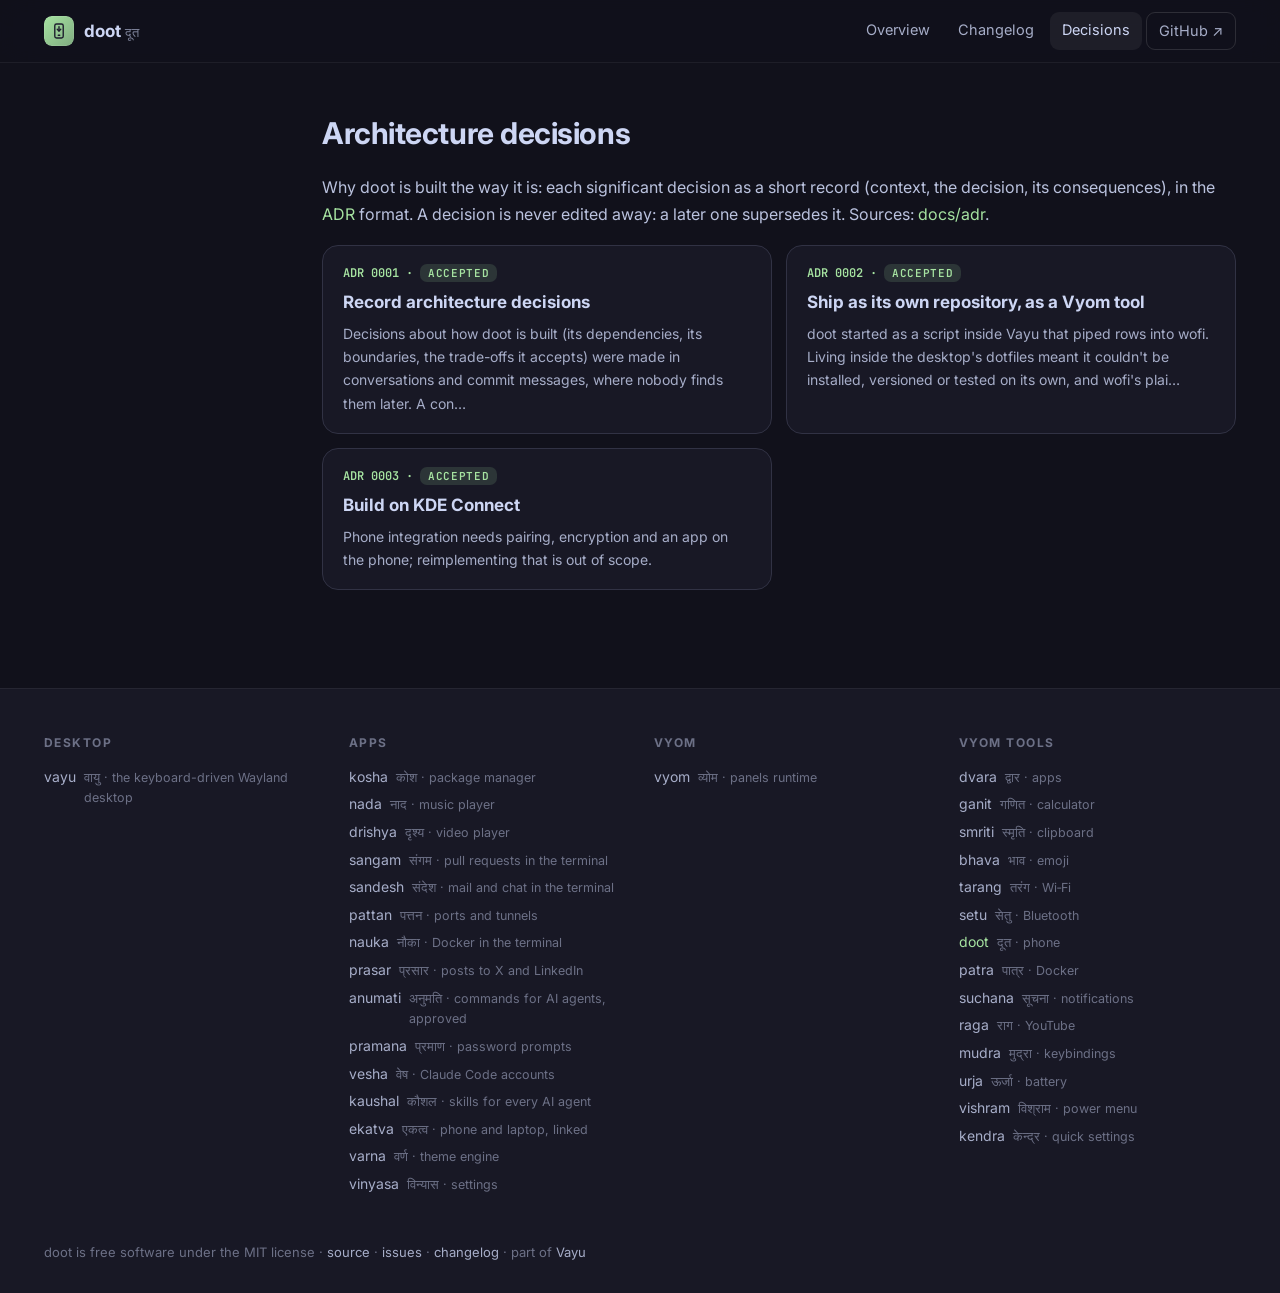
==== docs/adr/index.html @ f29300b0 "Site: add prasar and kaushal to the family Co-Authored-By: Claude Opus 5.5 <noreply@anthropic.com>" ====
<!doctype html>
<html lang="en">
<head>
<meta charset="utf-8">
<meta name="viewport" content="width=device-width, initial-scale=1">
<title>Decisions · doot</title>
<meta name="description" content="Your phone through KDE Connect: battery and signal at a glance, send files and the clipboard, ring, ping, browse, pair.">
<meta property="og:title" content="Decisions · doot">
<meta property="og:description" content="Your phone through KDE Connect: battery and signal at a glance, send files and the clipboard, ring, ping, browse, pair.">
<meta name="theme-color" content="#11111b">
<link rel="icon" href="../assets/logo.svg" type="image/svg+xml">
<link rel="preconnect" href="https://fonts.googleapis.com">
<link href="https://fonts.googleapis.com/css2?family=Inter:wght@400;500;600;700;800&family=JetBrains+Mono:wght@400;600&display=swap" rel="stylesheet">
<link rel="stylesheet" href="../assets/site.css">
<style>:root{--accent:#a6e3a1;--glow:#a6e3a133}</style>
</head>
<body>
<header class="top"><div class="in">
<a class="brand" href="../index.html"><img src="../assets/logo.svg" alt=""><span>doot <small>दूत</small></span></a>
<nav><a href="../index.html" class="">Overview</a><a href="../changelog.html" class="">Changelog</a><a href="../adr/index.html" class="on hide">Decisions</a><a class="gh" href="https://github.com/Theyashsawarkar/doot">GitHub ↗</a></nav></div></header>

<div class="wrap"><aside class="toc"></aside><article>
<h2>Architecture decisions</h2><p>Why doot is built the way it is: each significant decision as a short record (context, the decision, its consequences), in the <a href="https://cognitect.com/blog/2011/11/15/documenting-architecture-decisions">ADR</a> format. A decision is never edited away: a later one supersedes it. Sources: <a href="https://github.com/Theyashsawarkar/doot/tree/main/docs/adr">docs/adr</a>.</p><div class="cards"><a class="card" href="0001-record-architecture-decisions.html"><div class="n">ADR 0001 · <span class="status accepted">Accepted</span></div><h3>Record architecture decisions</h3><p>Decisions about how doot is built (its dependencies, its boundaries, the trade-offs it accepts) were made in conversations and commit messages, where nobody finds them later. A con…</p></a><a class="card" href="0002-own-repository-as-a-vyom-tool.html"><div class="n">ADR 0002 · <span class="status accepted">Accepted</span></div><h3>Ship as its own repository, as a Vyom tool</h3><p>doot started as a script inside Vayu that piped rows into wofi. Living inside the desktop&#x27;s dotfiles meant it couldn&#x27;t be installed, versioned or tested on its own, and wofi&#x27;s plai…</p></a><a class="card" href="0003-kde-connect.html"><div class="n">ADR 0003 · <span class="status accepted">Accepted</span></div><h3>Build on KDE Connect</h3><p>Phone integration needs pairing, encryption and an app on the phone; reimplementing that is out of scope.</p></a></div>
</article></div>
<footer><div class="in"><div><h4>Desktop</h4><a href="https://theyashsawarkar.github.io/vayu/" class="">vayu <span>वायु · the keyboard-driven Wayland desktop</span></a></div><div><h4>Apps</h4><a href="https://theyashsawarkar.github.io/kosha/" class="">kosha <span>कोश · package manager</span></a><a href="https://theyashsawarkar.github.io/nada/" class="">nada <span>नाद · music player</span></a><a href="https://theyashsawarkar.github.io/drishya/" class="">drishya <span>दृश्य · video player</span></a><a href="https://theyashsawarkar.github.io/sangam/" class="">sangam <span>संगम · pull requests in the terminal</span></a><a href="https://theyashsawarkar.github.io/sandesh/" class="">sandesh <span>संदेश · mail and chat in the terminal</span></a><a href="https://theyashsawarkar.github.io/pattan/" class="">pattan <span>पत्तन · ports and tunnels</span></a><a href="https://theyashsawarkar.github.io/nauka/" class="">nauka <span>नौका · Docker in the terminal</span></a><a href="https://theyashsawarkar.github.io/prasar/" class="">prasar <span>प्रसार · posts to X and LinkedIn</span></a><a href="https://theyashsawarkar.github.io/anumati/" class="">anumati <span>अनुमति · commands for AI agents, approved</span></a><a href="https://theyashsawarkar.github.io/pramana/" class="">pramana <span>प्रमाण · password prompts</span></a><a href="https://theyashsawarkar.github.io/vesha/" class="">vesha <span>वेष · Claude Code accounts</span></a><a href="https://theyashsawarkar.github.io/kaushal/" class="">kaushal <span>कौशल · skills for every AI agent</span></a><a href="https://theyashsawarkar.github.io/ekatva/" class="">ekatva <span>एकत्व · phone and laptop, linked</span></a><a href="https://theyashsawarkar.github.io/varna/" class="">varna <span>वर्ण · theme engine</span></a><a href="https://theyashsawarkar.github.io/vinyasa/" class="">vinyasa <span>विन्यास · settings</span></a></div><div><h4>Vyom</h4><a href="https://theyashsawarkar.github.io/vyom/" class="">vyom <span>व्योम · panels runtime</span></a></div><div><h4>Vyom tools</h4><a href="https://theyashsawarkar.github.io/dvara/" class="">dvara <span>द्वार · apps</span></a><a href="https://theyashsawarkar.github.io/ganit/" class="">ganit <span>गणित · calculator</span></a><a href="https://theyashsawarkar.github.io/smriti/" class="">smriti <span>स्मृति · clipboard</span></a><a href="https://theyashsawarkar.github.io/bhava/" class="">bhava <span>भाव · emoji</span></a><a href="https://theyashsawarkar.github.io/tarang/" class="">tarang <span>तरंग · Wi‑Fi</span></a><a href="https://theyashsawarkar.github.io/setu/" class="">setu <span>सेतु · Bluetooth</span></a><a href="https://theyashsawarkar.github.io/doot/" class="me">doot <span>दूत · phone</span></a><a href="https://theyashsawarkar.github.io/patra/" class="">patra <span>पात्र · Docker</span></a><a href="https://theyashsawarkar.github.io/suchana/" class="">suchana <span>सूचना · notifications</span></a><a href="https://theyashsawarkar.github.io/raga/" class="">raga <span>राग · YouTube</span></a><a href="https://theyashsawarkar.github.io/mudra/" class="">mudra <span>मुद्रा · keybindings</span></a><a href="https://theyashsawarkar.github.io/urja/" class="">urja <span>ऊर्जा · battery</span></a><a href="https://theyashsawarkar.github.io/vishram/" class="">vishram <span>विश्राम · power menu</span></a><a href="https://theyashsawarkar.github.io/kendra/" class="">kendra <span>केन्द्र · quick settings</span></a></div></div>
<div class="bottom">doot is free software under the MIT license · <a href="https://github.com/Theyashsawarkar/doot">source</a> · <a href="https://github.com/Theyashsawarkar/doot/issues">issues</a> · <a href="../changelog.html">changelog</a> · part of <a href="https://theyashsawarkar.github.io/vayu/">Vayu</a></div></footer>
<script>
document.querySelectorAll('pre.code').forEach(p=>{const b=document.createElement('button');b.className='copy';b.textContent='Copy';
b.onclick=()=>{navigator.clipboard.writeText(p.innerText.replace(/^Copy/,'')).then(()=>{b.textContent='Copied';setTimeout(()=>b.textContent='Copy',1200)})};p.appendChild(b)});
const links=[...document.querySelectorAll('.toc a')];if(links.length){const hs=links.map(a=>document.getElementById(a.hash.slice(1))).filter(Boolean);
const on=()=>{let cur=hs[0];for(const h of hs){if(h.getBoundingClientRect().top<120)cur=h}links.forEach(a=>a.classList.toggle('on',cur&&a.hash==='#'+cur.id))};
addEventListener('scroll',on,{passive:true});on()}
</script>
</body>
</html>
---- docs/assets/site.css ----
:root{--crust:#11111b;--mantle:#181825;--base:#1e1e2e;--s0:#313244;--s1:#45475a;--ov0:#6c7086;--ov1:#7f849c;
--sub0:#a6adc8;--sub1:#bac2de;--text:#cdd6f4;--mauve:#cba6f7;--green:#a6e3a1;--peach:#fab387;--red:#f38ba8;--blue:#89b4fa;
--ui:"Inter","Segoe UI",system-ui,sans-serif;--mono:"JetBrains Mono","JetBrainsMono Nerd Font",ui-monospace,monospace}
*{box-sizing:border-box}html{scroll-behavior:smooth;scroll-padding-top:76px}
body{margin:0;background:var(--crust);color:var(--text);font:16px/1.65 var(--ui);-webkit-font-smoothing:antialiased}
a{color:var(--accent);text-decoration:none}a:hover{text-decoration:underline}
code{font:.86em var(--mono);background:rgba(255,255,255,.06);border:1px solid rgba(255,255,255,.07);padding:.12em .4em;border-radius:6px;color:var(--sub1)}
img{max-width:100%;height:auto}
/* nav */
.top{position:sticky;top:0;z-index:20;backdrop-filter:blur(18px) saturate(1.4);-webkit-backdrop-filter:blur(18px) saturate(1.4);
background:rgba(17,17,27,.72);border-bottom:1px solid rgba(255,255,255,.06)}
.top .in{max-width:1240px;margin:0 auto;padding:12px 24px;display:flex;align-items:center;gap:22px}
.brand{display:flex;align-items:center;gap:10px;font-weight:700;font-size:17px;color:var(--text)}
.brand img{width:30px;height:30px;border-radius:8px}.brand small{font-weight:500;color:var(--ov1);font-size:13px}
.top nav{display:flex;gap:4px;margin-left:auto;flex-wrap:wrap}
.top nav a{color:var(--sub0);padding:6px 12px;border-radius:9px;font-size:14.5px}
.top nav a:hover,.top nav a.on{background:rgba(255,255,255,.06);color:var(--text);text-decoration:none}
.top nav a.gh{border:1px solid rgba(255,255,255,.12)}
/* hero */
.hero{position:relative;overflow:hidden;border-bottom:1px solid rgba(255,255,255,.05)}
.hero:before{content:"";position:absolute;inset:-40% -10% auto;height:640px;
background:radial-gradient(600px 300px at 20% 30%,var(--glow),transparent 70%),radial-gradient(500px 300px at 85% 10%,rgba(137,180,250,.18),transparent 70%);pointer-events:none}
.hero .in{position:relative;max-width:1240px;margin:0 auto;padding:72px 24px 56px;display:grid;grid-template-columns:minmax(0,1fr) auto;gap:40px;align-items:center}
.eyebrow{font:600 13px var(--mono);letter-spacing:.14em;text-transform:uppercase;color:var(--accent)}
.hero h1{font-size:clamp(40px,6vw,64px);line-height:1.04;margin:12px 0 6px;letter-spacing:-.03em}
.hero .sa{font-size:22px;color:var(--accent);margin-bottom:18px}.hero .sa span{color:var(--ov1)}
.hero p.lead{font-size:19px;color:var(--sub0);max-width:720px;margin:0 0 26px}
.cta{display:flex;gap:10px;flex-wrap:wrap}
.btn{display:inline-flex;align-items:center;gap:8px;padding:11px 18px;border-radius:12px;font-weight:600;font-size:15px;border:1px solid rgba(255,255,255,.12);color:var(--text);background:rgba(255,255,255,.04)}
.btn:hover{text-decoration:none;background:rgba(255,255,255,.08)}
.btn.primary{background:var(--accent);color:var(--crust);border-color:transparent}.btn.primary:hover{filter:brightness(1.06)}
.hero .logo{width:180px;height:180px;filter:drop-shadow(0 24px 48px var(--glow))}
.meta{display:flex;gap:18px;flex-wrap:wrap;margin-top:22px;color:var(--ov1);font-size:14px}.meta b{color:var(--sub1);font-weight:600}
/* layout */
.wrap{max-width:1240px;margin:0 auto;padding:40px 24px 80px;display:grid;grid-template-columns:230px minmax(0,1fr);gap:48px}
.toc{position:sticky;top:84px;align-self:start;max-height:calc(100vh - 100px);overflow:auto;font-size:14px;padding-right:6px}
.toc b{display:block;font-size:11.5px;letter-spacing:.12em;text-transform:uppercase;color:var(--ov0);margin:0 0 10px}
.toc a{display:block;color:var(--sub0);padding:4px 10px;border-left:2px solid var(--s0)}
.toc a.l3{padding-left:22px;font-size:13px;color:var(--ov1)}
.toc a:hover,.toc a.on{color:var(--text);border-left-color:var(--accent);text-decoration:none}
article{min-width:0}
article h2{font-size:30px;letter-spacing:-.015em;margin:56px 0 14px;padding-top:6px}
article h2:first-child{margin-top:0}
article h3{font-size:20px;margin:34px 0 10px}article h4{font-size:16px;margin:24px 0 8px;color:var(--sub1)}
article p,article li{color:var(--sub1)}
article .anchor{opacity:0;margin-left:-22px;width:22px;display:inline-block;color:var(--ov0)}
article h2:hover .anchor,article h3:hover .anchor{opacity:1;text-decoration:none}
article ul,article ol{padding-left:22px}article li{margin:5px 0}
article img{border-radius:14px;border:1px solid rgba(255,255,255,.07)}
article p[align=center]{text-align:center}article p[align=center] img{margin:6px 0}
article blockquote{margin:22px 0;padding:14px 20px;border-left:3px solid var(--accent);background:rgba(255,255,255,.03);border-radius:0 12px 12px 0}
article blockquote p{margin:0;color:var(--sub0);font-style:italic}
pre.code{position:relative;background:var(--mantle);border:1px solid var(--s0);border-radius:14px;padding:16px 18px;overflow:auto;font:13.5px/1.6 var(--mono);color:var(--sub1)}
pre.code code{background:none;border:0;padding:0;font-size:inherit;color:inherit}
pre.code .copy{position:absolute;top:8px;right:8px;font:600 11px var(--ui);padding:4px 9px;border-radius:7px;border:1px solid var(--s1);background:var(--base);color:var(--sub0);cursor:pointer;opacity:0;transition:.15s}
pre.code:hover .copy{opacity:1}
.table{overflow:auto;margin:16px 0;border:1px solid var(--s0);border-radius:14px}
table{border-collapse:collapse;width:100%;font-size:14.5px}
th{text-align:left;background:var(--mantle);color:var(--sub1);font-weight:600;padding:10px 14px;border-bottom:1px solid var(--s0)}
td{padding:9px 14px;border-bottom:1px solid rgba(49,50,68,.6);color:var(--sub1);vertical-align:top}tr:last-child td{border-bottom:0}
td code{white-space:nowrap}
/* changelog */
.release{position:relative;padding:0 0 8px 28px;border-left:2px solid var(--s0);margin-left:6px}
.release:before{content:"";position:absolute;left:-7px;top:10px;width:12px;height:12px;border-radius:50%;background:var(--accent);box-shadow:0 0 0 4px var(--crust)}
.release h2{margin-top:0;font-size:24px}.release h2 .date{font:500 14px var(--mono);color:var(--ov1);margin-left:10px}
.release .tag{font:600 12px var(--mono);padding:2px 8px;border-radius:7px;background:rgba(255,255,255,.06);color:var(--accent);margin-left:8px;vertical-align:3px}
/* adr */
.cards{display:grid;grid-template-columns:repeat(auto-fill,minmax(300px,1fr));gap:14px;margin:18px 0}
.card{display:block;background:var(--mantle);border:1px solid var(--s0);border-radius:16px;padding:18px 20px;color:var(--text)}
.card:hover{border-color:var(--accent);text-decoration:none;transform:translateY(-1px)}
.card .n{font:600 12px var(--mono);color:var(--accent)}.card h3{margin:6px 0 6px;font-size:17px}.card p{margin:0;color:var(--sub0);font-size:14px}
.status{display:inline-block;font:600 11px var(--mono);padding:2px 8px;border-radius:7px;background:rgba(166,227,161,.14);color:var(--green);text-transform:uppercase;letter-spacing:.06em}
.status.superseded,.status.deprecated{background:rgba(250,179,135,.14);color:var(--peach)}.status.proposed{background:rgba(137,180,250,.14);color:var(--blue)}
/* footer */
footer{border-top:1px solid rgba(255,255,255,.06);background:var(--mantle)}
footer .in{max-width:1240px;margin:0 auto;padding:44px 24px;display:grid;grid-template-columns:repeat(auto-fit,minmax(200px,1fr));gap:28px}
footer h4{margin:0 0 10px;font-size:12px;letter-spacing:.12em;text-transform:uppercase;color:var(--ov0)}
footer a{display:flex;gap:8px;align-items:baseline;color:var(--sub0);font-size:14px;padding:2px 0}footer a span{color:var(--ov0);font-size:12.5px}
footer a.me{color:var(--accent)}
footer .bottom{max-width:1240px;margin:0 auto;padding:0 24px 30px;color:var(--ov0);font-size:13px}
footer .bottom a{display:inline;padding:0;font-size:13px}
@media(max-width:900px){.wrap{grid-template-columns:1fr}.toc{display:none}.hero .in{grid-template-columns:1fr}.hero .logo{width:110px;height:110px;order:-1}
.top nav a:not(.gh){padding:6px 8px}}
@media(max-width:560px){.top nav a.hide{display:none}.hero .in{padding:44px 16px 36px}.wrap{padding:28px 16px 60px}}
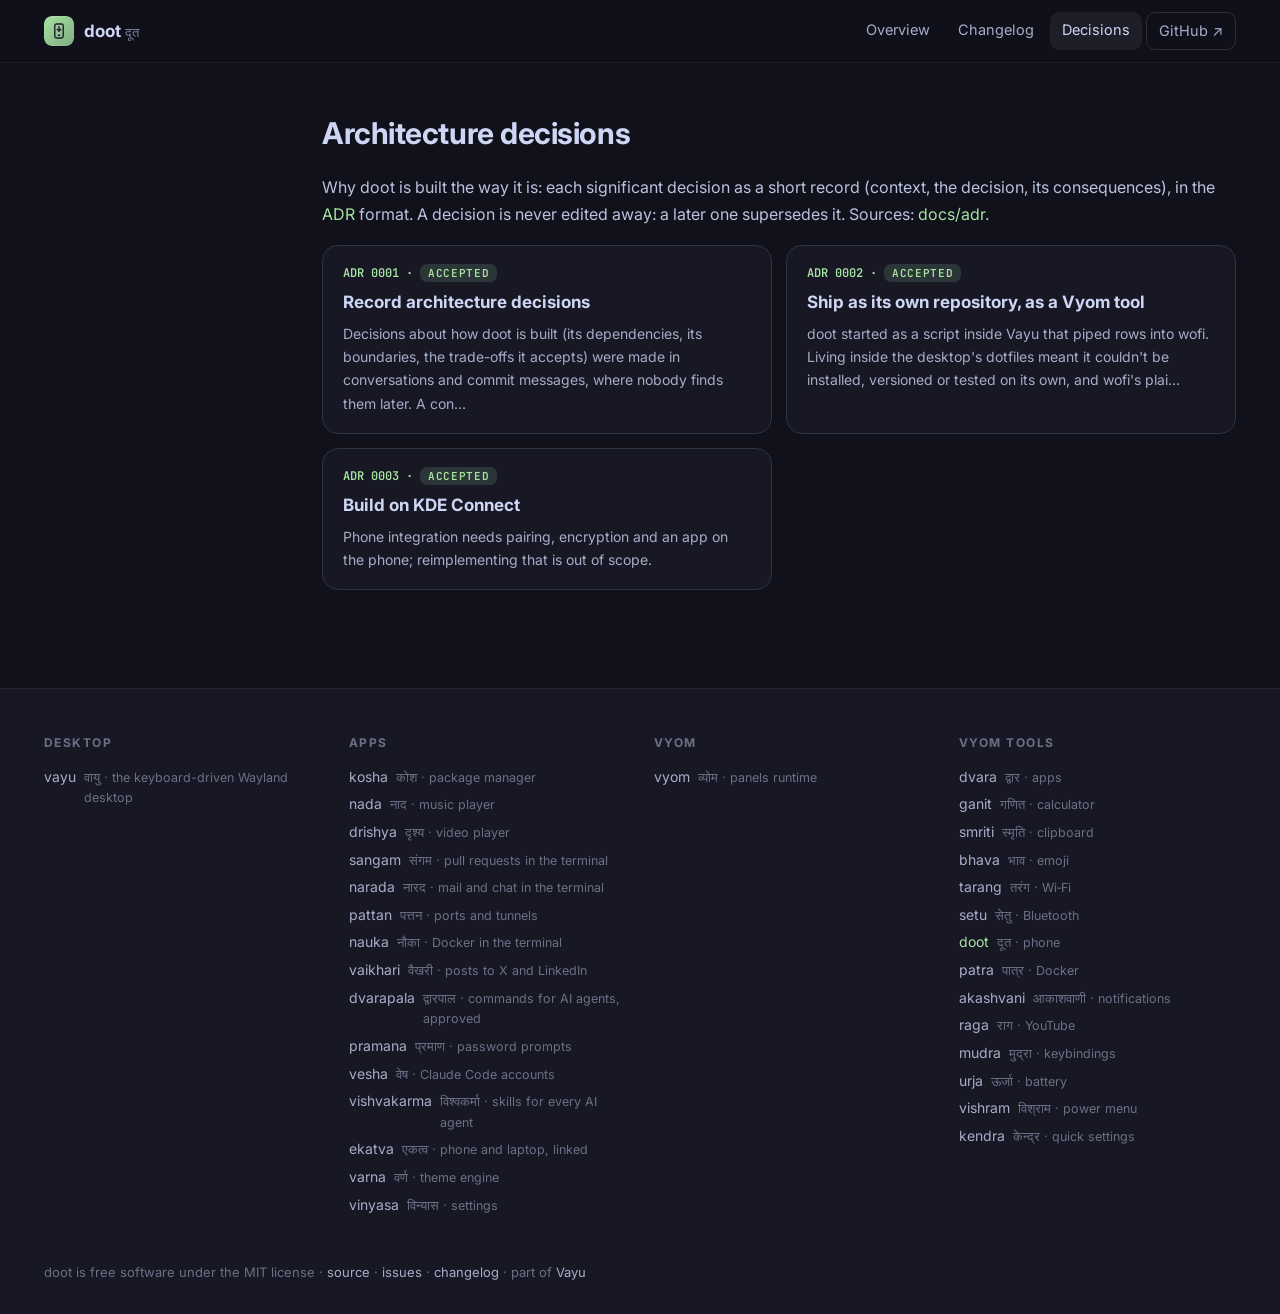
==== commit 9d8b6354: "New names for five tools: akashvani, vishvakarma, dvarapala, narada, vaikhari suchana is akashvani, " ====
--- a/docs/adr/index.html
+++ b/docs/adr/index.html
@@ -22,7 +22,7 @@
 <div class="wrap"><aside class="toc"></aside><article>
 <h2>Architecture decisions</h2><p>Why doot is built the way it is: each significant decision as a short record (context, the decision, its consequences), in the <a href="https://cognitect.com/blog/2011/11/15/documenting-architecture-decisions">ADR</a> format. A decision is never edited away: a later one supersedes it. Sources: <a href="https://github.com/Theyashsawarkar/doot/tree/main/docs/adr">docs/adr</a>.</p><div class="cards"><a class="card" href="0001-record-architecture-decisions.html"><div class="n">ADR 0001 · <span class="status accepted">Accepted</span></div><h3>Record architecture decisions</h3><p>Decisions about how doot is built (its dependencies, its boundaries, the trade-offs it accepts) were made in conversations and commit messages, where nobody finds them later. A con…</p></a><a class="card" href="0002-own-repository-as-a-vyom-tool.html"><div class="n">ADR 0002 · <span class="status accepted">Accepted</span></div><h3>Ship as its own repository, as a Vyom tool</h3><p>doot started as a script inside Vayu that piped rows into wofi. Living inside the desktop&#x27;s dotfiles meant it couldn&#x27;t be installed, versioned or tested on its own, and wofi&#x27;s plai…</p></a><a class="card" href="0003-kde-connect.html"><div class="n">ADR 0003 · <span class="status accepted">Accepted</span></div><h3>Build on KDE Connect</h3><p>Phone integration needs pairing, encryption and an app on the phone; reimplementing that is out of scope.</p></a></div>
 </article></div>
-<footer><div class="in"><div><h4>Desktop</h4><a href="https://theyashsawarkar.github.io/vayu/" class="">vayu <span>वायु · the keyboard-driven Wayland desktop</span></a></div><div><h4>Apps</h4><a href="https://theyashsawarkar.github.io/kosha/" class="">kosha <span>कोश · package manager</span></a><a href="https://theyashsawarkar.github.io/nada/" class="">nada <span>नाद · music player</span></a><a href="https://theyashsawarkar.github.io/drishya/" class="">drishya <span>दृश्य · video player</span></a><a href="https://theyashsawarkar.github.io/sangam/" class="">sangam <span>संगम · pull requests in the terminal</span></a><a href="https://theyashsawarkar.github.io/sandesh/" class="">sandesh <span>संदेश · mail and chat in the terminal</span></a><a href="https://theyashsawarkar.github.io/pattan/" class="">pattan <span>पत्तन · ports and tunnels</span></a><a href="https://theyashsawarkar.github.io/nauka/" class="">nauka <span>नौका · Docker in the terminal</span></a><a href="https://theyashsawarkar.github.io/prasar/" class="">prasar <span>प्रसार · posts to X and LinkedIn</span></a><a href="https://theyashsawarkar.github.io/anumati/" class="">anumati <span>अनुमति · commands for AI agents, approved</span></a><a href="https://theyashsawarkar.github.io/pramana/" class="">pramana <span>प्रमाण · password prompts</span></a><a href="https://theyashsawarkar.github.io/vesha/" class="">vesha <span>वेष · Claude Code accounts</span></a><a href="https://theyashsawarkar.github.io/kaushal/" class="">kaushal <span>कौशल · skills for every AI agent</span></a><a href="https://theyashsawarkar.github.io/ekatva/" class="">ekatva <span>एकत्व · phone and laptop, linked</span></a><a href="https://theyashsawarkar.github.io/varna/" class="">varna <span>वर्ण · theme engine</span></a><a href="https://theyashsawarkar.github.io/vinyasa/" class="">vinyasa <span>विन्यास · settings</span></a></div><div><h4>Vyom</h4><a href="https://theyashsawarkar.github.io/vyom/" class="">vyom <span>व्योम · panels runtime</span></a></div><div><h4>Vyom tools</h4><a href="https://theyashsawarkar.github.io/dvara/" class="">dvara <span>द्वार · apps</span></a><a href="https://theyashsawarkar.github.io/ganit/" class="">ganit <span>गणित · calculator</span></a><a href="https://theyashsawarkar.github.io/smriti/" class="">smriti <span>स्मृति · clipboard</span></a><a href="https://theyashsawarkar.github.io/bhava/" class="">bhava <span>भाव · emoji</span></a><a href="https://theyashsawarkar.github.io/tarang/" class="">tarang <span>तरंग · Wi‑Fi</span></a><a href="https://theyashsawarkar.github.io/setu/" class="">setu <span>सेतु · Bluetooth</span></a><a href="https://theyashsawarkar.github.io/doot/" class="me">doot <span>दूत · phone</span></a><a href="https://theyashsawarkar.github.io/patra/" class="">patra <span>पात्र · Docker</span></a><a href="https://theyashsawarkar.github.io/suchana/" class="">suchana <span>सूचना · notifications</span></a><a href="https://theyashsawarkar.github.io/raga/" class="">raga <span>राग · YouTube</span></a><a href="https://theyashsawarkar.github.io/mudra/" class="">mudra <span>मुद्रा · keybindings</span></a><a href="https://theyashsawarkar.github.io/urja/" class="">urja <span>ऊर्जा · battery</span></a><a href="https://theyashsawarkar.github.io/vishram/" class="">vishram <span>विश्राम · power menu</span></a><a href="https://theyashsawarkar.github.io/kendra/" class="">kendra <span>केन्द्र · quick settings</span></a></div></div>
+<footer><div class="in"><div><h4>Desktop</h4><a href="https://theyashsawarkar.github.io/vayu/" class="">vayu <span>वायु · the keyboard-driven Wayland desktop</span></a></div><div><h4>Apps</h4><a href="https://theyashsawarkar.github.io/kosha/" class="">kosha <span>कोश · package manager</span></a><a href="https://theyashsawarkar.github.io/nada/" class="">nada <span>नाद · music player</span></a><a href="https://theyashsawarkar.github.io/drishya/" class="">drishya <span>दृश्य · video player</span></a><a href="https://theyashsawarkar.github.io/sangam/" class="">sangam <span>संगम · pull requests in the terminal</span></a><a href="https://theyashsawarkar.github.io/narada/" class="">narada <span>नारद · mail and chat in the terminal</span></a><a href="https://theyashsawarkar.github.io/pattan/" class="">pattan <span>पत्तन · ports and tunnels</span></a><a href="https://theyashsawarkar.github.io/nauka/" class="">nauka <span>नौका · Docker in the terminal</span></a><a href="https://theyashsawarkar.github.io/vaikhari/" class="">vaikhari <span>वैखरी · posts to X and LinkedIn</span></a><a href="https://theyashsawarkar.github.io/dvarapala/" class="">dvarapala <span>द्वारपाल · commands for AI agents, approved</span></a><a href="https://theyashsawarkar.github.io/pramana/" class="">pramana <span>प्रमाण · password prompts</span></a><a href="https://theyashsawarkar.github.io/vesha/" class="">vesha <span>वेष · Claude Code accounts</span></a><a href="https://theyashsawarkar.github.io/vishvakarma/" class="">vishvakarma <span>विश्वकर्मा · skills for every AI agent</span></a><a href="https://theyashsawarkar.github.io/ekatva/" class="">ekatva <span>एकत्व · phone and laptop, linked</span></a><a href="https://theyashsawarkar.github.io/varna/" class="">varna <span>वर्ण · theme engine</span></a><a href="https://theyashsawarkar.github.io/vinyasa/" class="">vinyasa <span>विन्यास · settings</span></a></div><div><h4>Vyom</h4><a href="https://theyashsawarkar.github.io/vyom/" class="">vyom <span>व्योम · panels runtime</span></a></div><div><h4>Vyom tools</h4><a href="https://theyashsawarkar.github.io/dvara/" class="">dvara <span>द्वार · apps</span></a><a href="https://theyashsawarkar.github.io/ganit/" class="">ganit <span>गणित · calculator</span></a><a href="https://theyashsawarkar.github.io/smriti/" class="">smriti <span>स्मृति · clipboard</span></a><a href="https://theyashsawarkar.github.io/bhava/" class="">bhava <span>भाव · emoji</span></a><a href="https://theyashsawarkar.github.io/tarang/" class="">tarang <span>तरंग · Wi‑Fi</span></a><a href="https://theyashsawarkar.github.io/setu/" class="">setu <span>सेतु · Bluetooth</span></a><a href="https://theyashsawarkar.github.io/doot/" class="me">doot <span>दूत · phone</span></a><a href="https://theyashsawarkar.github.io/patra/" class="">patra <span>पात्र · Docker</span></a><a href="https://theyashsawarkar.github.io/akashvani/" class="">akashvani <span>आकाशवाणी · notifications</span></a><a href="https://theyashsawarkar.github.io/raga/" class="">raga <span>राग · YouTube</span></a><a href="https://theyashsawarkar.github.io/mudra/" class="">mudra <span>मुद्रा · keybindings</span></a><a href="https://theyashsawarkar.github.io/urja/" class="">urja <span>ऊर्जा · battery</span></a><a href="https://theyashsawarkar.github.io/vishram/" class="">vishram <span>विश्राम · power menu</span></a><a href="https://theyashsawarkar.github.io/kendra/" class="">kendra <span>केन्द्र · quick settings</span></a></div></div>
 <div class="bottom">doot is free software under the MIT license · <a href="https://github.com/Theyashsawarkar/doot">source</a> · <a href="https://github.com/Theyashsawarkar/doot/issues">issues</a> · <a href="../changelog.html">changelog</a> · part of <a href="https://theyashsawarkar.github.io/vayu/">Vayu</a></div></footer>
 <script>
 document.querySelectorAll('pre.code').forEach(p=>{const b=document.createElement('button');b.className='copy';b.textContent='Copy';
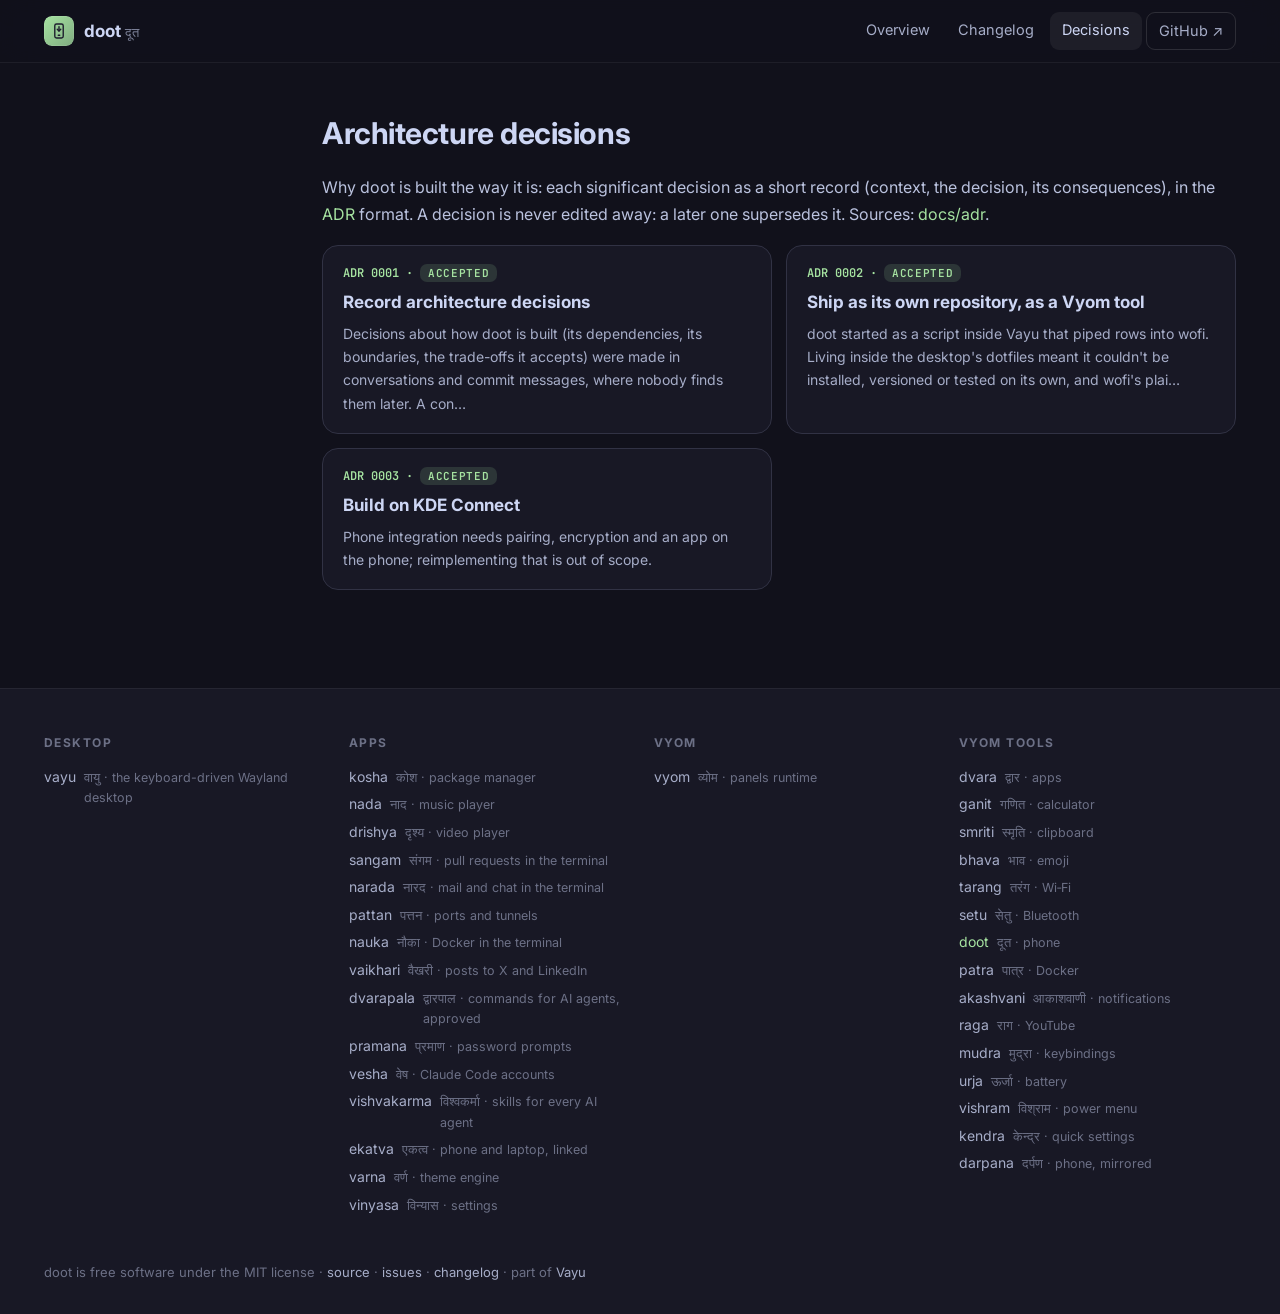
==== commit 264dc724: "Website: Darpaṇa joins the family list Co-Authored-By: Claude Opus 5.5 <noreply@anthropic.com>" ====
--- a/docs/adr/index.html
+++ b/docs/adr/index.html
@@ -22,7 +22,7 @@
 <div class="wrap"><aside class="toc"></aside><article>
 <h2>Architecture decisions</h2><p>Why doot is built the way it is: each significant decision as a short record (context, the decision, its consequences), in the <a href="https://cognitect.com/blog/2011/11/15/documenting-architecture-decisions">ADR</a> format. A decision is never edited away: a later one supersedes it. Sources: <a href="https://github.com/Theyashsawarkar/doot/tree/main/docs/adr">docs/adr</a>.</p><div class="cards"><a class="card" href="0001-record-architecture-decisions.html"><div class="n">ADR 0001 · <span class="status accepted">Accepted</span></div><h3>Record architecture decisions</h3><p>Decisions about how doot is built (its dependencies, its boundaries, the trade-offs it accepts) were made in conversations and commit messages, where nobody finds them later. A con…</p></a><a class="card" href="0002-own-repository-as-a-vyom-tool.html"><div class="n">ADR 0002 · <span class="status accepted">Accepted</span></div><h3>Ship as its own repository, as a Vyom tool</h3><p>doot started as a script inside Vayu that piped rows into wofi. Living inside the desktop&#x27;s dotfiles meant it couldn&#x27;t be installed, versioned or tested on its own, and wofi&#x27;s plai…</p></a><a class="card" href="0003-kde-connect.html"><div class="n">ADR 0003 · <span class="status accepted">Accepted</span></div><h3>Build on KDE Connect</h3><p>Phone integration needs pairing, encryption and an app on the phone; reimplementing that is out of scope.</p></a></div>
 </article></div>
-<footer><div class="in"><div><h4>Desktop</h4><a href="https://theyashsawarkar.github.io/vayu/" class="">vayu <span>वायु · the keyboard-driven Wayland desktop</span></a></div><div><h4>Apps</h4><a href="https://theyashsawarkar.github.io/kosha/" class="">kosha <span>कोश · package manager</span></a><a href="https://theyashsawarkar.github.io/nada/" class="">nada <span>नाद · music player</span></a><a href="https://theyashsawarkar.github.io/drishya/" class="">drishya <span>दृश्य · video player</span></a><a href="https://theyashsawarkar.github.io/sangam/" class="">sangam <span>संगम · pull requests in the terminal</span></a><a href="https://theyashsawarkar.github.io/narada/" class="">narada <span>नारद · mail and chat in the terminal</span></a><a href="https://theyashsawarkar.github.io/pattan/" class="">pattan <span>पत्तन · ports and tunnels</span></a><a href="https://theyashsawarkar.github.io/nauka/" class="">nauka <span>नौका · Docker in the terminal</span></a><a href="https://theyashsawarkar.github.io/vaikhari/" class="">vaikhari <span>वैखरी · posts to X and LinkedIn</span></a><a href="https://theyashsawarkar.github.io/dvarapala/" class="">dvarapala <span>द्वारपाल · commands for AI agents, approved</span></a><a href="https://theyashsawarkar.github.io/pramana/" class="">pramana <span>प्रमाण · password prompts</span></a><a href="https://theyashsawarkar.github.io/vesha/" class="">vesha <span>वेष · Claude Code accounts</span></a><a href="https://theyashsawarkar.github.io/vishvakarma/" class="">vishvakarma <span>विश्वकर्मा · skills for every AI agent</span></a><a href="https://theyashsawarkar.github.io/ekatva/" class="">ekatva <span>एकत्व · phone and laptop, linked</span></a><a href="https://theyashsawarkar.github.io/varna/" class="">varna <span>वर्ण · theme engine</span></a><a href="https://theyashsawarkar.github.io/vinyasa/" class="">vinyasa <span>विन्यास · settings</span></a></div><div><h4>Vyom</h4><a href="https://theyashsawarkar.github.io/vyom/" class="">vyom <span>व्योम · panels runtime</span></a></div><div><h4>Vyom tools</h4><a href="https://theyashsawarkar.github.io/dvara/" class="">dvara <span>द्वार · apps</span></a><a href="https://theyashsawarkar.github.io/ganit/" class="">ganit <span>गणित · calculator</span></a><a href="https://theyashsawarkar.github.io/smriti/" class="">smriti <span>स्मृति · clipboard</span></a><a href="https://theyashsawarkar.github.io/bhava/" class="">bhava <span>भाव · emoji</span></a><a href="https://theyashsawarkar.github.io/tarang/" class="">tarang <span>तरंग · Wi‑Fi</span></a><a href="https://theyashsawarkar.github.io/setu/" class="">setu <span>सेतु · Bluetooth</span></a><a href="https://theyashsawarkar.github.io/doot/" class="me">doot <span>दूत · phone</span></a><a href="https://theyashsawarkar.github.io/patra/" class="">patra <span>पात्र · Docker</span></a><a href="https://theyashsawarkar.github.io/akashvani/" class="">akashvani <span>आकाशवाणी · notifications</span></a><a href="https://theyashsawarkar.github.io/raga/" class="">raga <span>राग · YouTube</span></a><a href="https://theyashsawarkar.github.io/mudra/" class="">mudra <span>मुद्रा · keybindings</span></a><a href="https://theyashsawarkar.github.io/urja/" class="">urja <span>ऊर्जा · battery</span></a><a href="https://theyashsawarkar.github.io/vishram/" class="">vishram <span>विश्राम · power menu</span></a><a href="https://theyashsawarkar.github.io/kendra/" class="">kendra <span>केन्द्र · quick settings</span></a></div></div>
+<footer><div class="in"><div><h4>Desktop</h4><a href="https://theyashsawarkar.github.io/vayu/" class="">vayu <span>वायु · the keyboard-driven Wayland desktop</span></a></div><div><h4>Apps</h4><a href="https://theyashsawarkar.github.io/kosha/" class="">kosha <span>कोश · package manager</span></a><a href="https://theyashsawarkar.github.io/nada/" class="">nada <span>नाद · music player</span></a><a href="https://theyashsawarkar.github.io/drishya/" class="">drishya <span>दृश्य · video player</span></a><a href="https://theyashsawarkar.github.io/sangam/" class="">sangam <span>संगम · pull requests in the terminal</span></a><a href="https://theyashsawarkar.github.io/narada/" class="">narada <span>नारद · mail and chat in the terminal</span></a><a href="https://theyashsawarkar.github.io/pattan/" class="">pattan <span>पत्तन · ports and tunnels</span></a><a href="https://theyashsawarkar.github.io/nauka/" class="">nauka <span>नौका · Docker in the terminal</span></a><a href="https://theyashsawarkar.github.io/vaikhari/" class="">vaikhari <span>वैखरी · posts to X and LinkedIn</span></a><a href="https://theyashsawarkar.github.io/dvarapala/" class="">dvarapala <span>द्वारपाल · commands for AI agents, approved</span></a><a href="https://theyashsawarkar.github.io/pramana/" class="">pramana <span>प्रमाण · password prompts</span></a><a href="https://theyashsawarkar.github.io/vesha/" class="">vesha <span>वेष · Claude Code accounts</span></a><a href="https://theyashsawarkar.github.io/vishvakarma/" class="">vishvakarma <span>विश्वकर्मा · skills for every AI agent</span></a><a href="https://theyashsawarkar.github.io/ekatva/" class="">ekatva <span>एकत्व · phone and laptop, linked</span></a><a href="https://theyashsawarkar.github.io/varna/" class="">varna <span>वर्ण · theme engine</span></a><a href="https://theyashsawarkar.github.io/vinyasa/" class="">vinyasa <span>विन्यास · settings</span></a></div><div><h4>Vyom</h4><a href="https://theyashsawarkar.github.io/vyom/" class="">vyom <span>व्योम · panels runtime</span></a></div><div><h4>Vyom tools</h4><a href="https://theyashsawarkar.github.io/dvara/" class="">dvara <span>द्वार · apps</span></a><a href="https://theyashsawarkar.github.io/ganit/" class="">ganit <span>गणित · calculator</span></a><a href="https://theyashsawarkar.github.io/smriti/" class="">smriti <span>स्मृति · clipboard</span></a><a href="https://theyashsawarkar.github.io/bhava/" class="">bhava <span>भाव · emoji</span></a><a href="https://theyashsawarkar.github.io/tarang/" class="">tarang <span>तरंग · Wi‑Fi</span></a><a href="https://theyashsawarkar.github.io/setu/" class="">setu <span>सेतु · Bluetooth</span></a><a href="https://theyashsawarkar.github.io/doot/" class="me">doot <span>दूत · phone</span></a><a href="https://theyashsawarkar.github.io/patra/" class="">patra <span>पात्र · Docker</span></a><a href="https://theyashsawarkar.github.io/akashvani/" class="">akashvani <span>आकाशवाणी · notifications</span></a><a href="https://theyashsawarkar.github.io/raga/" class="">raga <span>राग · YouTube</span></a><a href="https://theyashsawarkar.github.io/mudra/" class="">mudra <span>मुद्रा · keybindings</span></a><a href="https://theyashsawarkar.github.io/urja/" class="">urja <span>ऊर्जा · battery</span></a><a href="https://theyashsawarkar.github.io/vishram/" class="">vishram <span>विश्राम · power menu</span></a><a href="https://theyashsawarkar.github.io/kendra/" class="">kendra <span>केन्द्र · quick settings</span></a><a href="https://theyashsawarkar.github.io/darpana/" class="">darpana <span>दर्पण · phone, mirrored</span></a></div></div>
 <div class="bottom">doot is free software under the MIT license · <a href="https://github.com/Theyashsawarkar/doot">source</a> · <a href="https://github.com/Theyashsawarkar/doot/issues">issues</a> · <a href="../changelog.html">changelog</a> · part of <a href="https://theyashsawarkar.github.io/vayu/">Vayu</a></div></footer>
 <script>
 document.querySelectorAll('pre.code').forEach(p=>{const b=document.createElement('button');b.className='copy';b.textContent='Copy';
--- a/docs/assets/site.css
+++ b/docs/assets/site.css
@@ -24,6 +24,7 @@
 .eyebrow{font:600 13px var(--mono);letter-spacing:.14em;text-transform:uppercase;color:var(--accent)}
 .hero h1{font-size:clamp(40px,6vw,64px);line-height:1.04;margin:12px 0 6px;letter-spacing:-.03em}
 .hero .sa{font-size:22px;color:var(--accent);margin-bottom:18px}.hero .sa span{color:var(--ov1)}
+.hero .shloka{margin:0 0 26px;padding-left:16px;border-left:3px solid var(--accent);max-width:720px}.hero .shloka p{margin:0 0 6px;font-size:18px;line-height:1.6;color:var(--text)}.hero .shloka figcaption{font-size:14px;color:var(--sub0)}.hero .shloka cite{color:var(--ov1);font-style:normal;white-space:nowrap}
 .hero p.lead{font-size:19px;color:var(--sub0);max-width:720px;margin:0 0 26px}
 .cta{display:flex;gap:10px;flex-wrap:wrap}
 .btn{display:inline-flex;align-items:center;gap:8px;padding:11px 18px;border-radius:12px;font-weight:600;font-size:15px;border:1px solid rgba(255,255,255,.12);color:var(--text);background:rgba(255,255,255,.04)}
@@ -48,7 +49,7 @@
 article ul,article ol{padding-left:22px}article li{margin:5px 0}
 article img{border-radius:14px;border:1px solid rgba(255,255,255,.07)}
 article p[align=center]{text-align:center}article p[align=center] img{margin:6px 0}
-article blockquote{margin:22px 0;padding:14px 20px;border-left:3px solid var(--accent);background:rgba(255,255,255,.03);border-radius:0 12px 12px 0}
+article blockquote{margin:22px 0;padding:14px 20px;border-left:3px solid var(--accent);background:rgba(255,255,255,.03);border-radius:12px}
 article blockquote p{margin:0;color:var(--sub0);font-style:italic}
 pre.code{position:relative;background:var(--mantle);border:1px solid var(--s0);border-radius:14px;padding:16px 18px;overflow:auto;font:13.5px/1.6 var(--mono);color:var(--sub1)}
 pre.code code{background:none;border:0;padding:0;font-size:inherit;color:inherit}
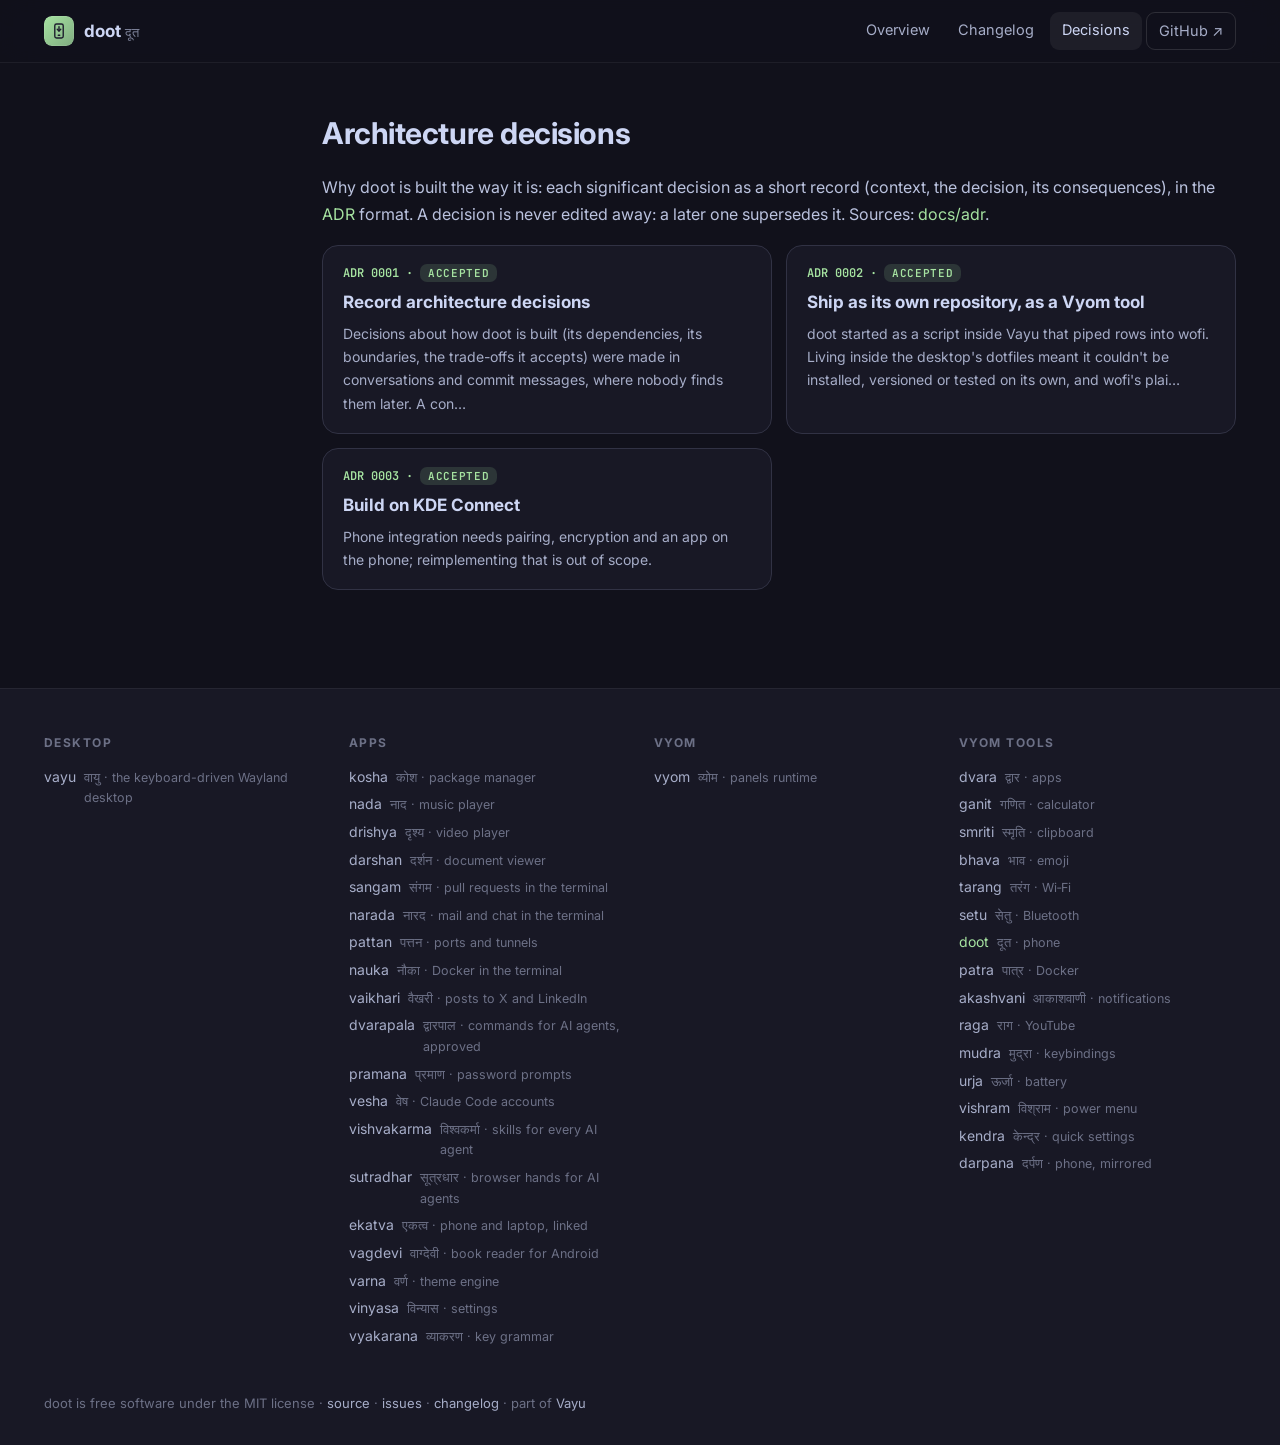
==== commit b91e7801: "The website moves to doot.theyashsawarkar.dev Every Vayu tool's site now has its own address on they" ====
--- a/docs/adr/index.html
+++ b/docs/adr/index.html
@@ -22,8 +22,8 @@
 <div class="wrap"><aside class="toc"></aside><article>
 <h2>Architecture decisions</h2><p>Why doot is built the way it is: each significant decision as a short record (context, the decision, its consequences), in the <a href="https://cognitect.com/blog/2011/11/15/documenting-architecture-decisions">ADR</a> format. A decision is never edited away: a later one supersedes it. Sources: <a href="https://github.com/Theyashsawarkar/doot/tree/main/docs/adr">docs/adr</a>.</p><div class="cards"><a class="card" href="0001-record-architecture-decisions.html"><div class="n">ADR 0001 · <span class="status accepted">Accepted</span></div><h3>Record architecture decisions</h3><p>Decisions about how doot is built (its dependencies, its boundaries, the trade-offs it accepts) were made in conversations and commit messages, where nobody finds them later. A con…</p></a><a class="card" href="0002-own-repository-as-a-vyom-tool.html"><div class="n">ADR 0002 · <span class="status accepted">Accepted</span></div><h3>Ship as its own repository, as a Vyom tool</h3><p>doot started as a script inside Vayu that piped rows into wofi. Living inside the desktop&#x27;s dotfiles meant it couldn&#x27;t be installed, versioned or tested on its own, and wofi&#x27;s plai…</p></a><a class="card" href="0003-kde-connect.html"><div class="n">ADR 0003 · <span class="status accepted">Accepted</span></div><h3>Build on KDE Connect</h3><p>Phone integration needs pairing, encryption and an app on the phone; reimplementing that is out of scope.</p></a></div>
 </article></div>
-<footer><div class="in"><div><h4>Desktop</h4><a href="https://theyashsawarkar.github.io/vayu/" class="">vayu <span>वायु · the keyboard-driven Wayland desktop</span></a></div><div><h4>Apps</h4><a href="https://theyashsawarkar.github.io/kosha/" class="">kosha <span>कोश · package manager</span></a><a href="https://theyashsawarkar.github.io/nada/" class="">nada <span>नाद · music player</span></a><a href="https://theyashsawarkar.github.io/drishya/" class="">drishya <span>दृश्य · video player</span></a><a href="https://theyashsawarkar.github.io/sangam/" class="">sangam <span>संगम · pull requests in the terminal</span></a><a href="https://theyashsawarkar.github.io/narada/" class="">narada <span>नारद · mail and chat in the terminal</span></a><a href="https://theyashsawarkar.github.io/pattan/" class="">pattan <span>पत्तन · ports and tunnels</span></a><a href="https://theyashsawarkar.github.io/nauka/" class="">nauka <span>नौका · Docker in the terminal</span></a><a href="https://theyashsawarkar.github.io/vaikhari/" class="">vaikhari <span>वैखरी · posts to X and LinkedIn</span></a><a href="https://theyashsawarkar.github.io/dvarapala/" class="">dvarapala <span>द्वारपाल · commands for AI agents, approved</span></a><a href="https://theyashsawarkar.github.io/pramana/" class="">pramana <span>प्रमाण · password prompts</span></a><a href="https://theyashsawarkar.github.io/vesha/" class="">vesha <span>वेष · Claude Code accounts</span></a><a href="https://theyashsawarkar.github.io/vishvakarma/" class="">vishvakarma <span>विश्वकर्मा · skills for every AI agent</span></a><a href="https://theyashsawarkar.github.io/ekatva/" class="">ekatva <span>एकत्व · phone and laptop, linked</span></a><a href="https://theyashsawarkar.github.io/varna/" class="">varna <span>वर्ण · theme engine</span></a><a href="https://theyashsawarkar.github.io/vinyasa/" class="">vinyasa <span>विन्यास · settings</span></a></div><div><h4>Vyom</h4><a href="https://theyashsawarkar.github.io/vyom/" class="">vyom <span>व्योम · panels runtime</span></a></div><div><h4>Vyom tools</h4><a href="https://theyashsawarkar.github.io/dvara/" class="">dvara <span>द्वार · apps</span></a><a href="https://theyashsawarkar.github.io/ganit/" class="">ganit <span>गणित · calculator</span></a><a href="https://theyashsawarkar.github.io/smriti/" class="">smriti <span>स्मृति · clipboard</span></a><a href="https://theyashsawarkar.github.io/bhava/" class="">bhava <span>भाव · emoji</span></a><a href="https://theyashsawarkar.github.io/tarang/" class="">tarang <span>तरंग · Wi‑Fi</span></a><a href="https://theyashsawarkar.github.io/setu/" class="">setu <span>सेतु · Bluetooth</span></a><a href="https://theyashsawarkar.github.io/doot/" class="me">doot <span>दूत · phone</span></a><a href="https://theyashsawarkar.github.io/patra/" class="">patra <span>पात्र · Docker</span></a><a href="https://theyashsawarkar.github.io/akashvani/" class="">akashvani <span>आकाशवाणी · notifications</span></a><a href="https://theyashsawarkar.github.io/raga/" class="">raga <span>राग · YouTube</span></a><a href="https://theyashsawarkar.github.io/mudra/" class="">mudra <span>मुद्रा · keybindings</span></a><a href="https://theyashsawarkar.github.io/urja/" class="">urja <span>ऊर्जा · battery</span></a><a href="https://theyashsawarkar.github.io/vishram/" class="">vishram <span>विश्राम · power menu</span></a><a href="https://theyashsawarkar.github.io/kendra/" class="">kendra <span>केन्द्र · quick settings</span></a><a href="https://theyashsawarkar.github.io/darpana/" class="">darpana <span>दर्पण · phone, mirrored</span></a></div></div>
-<div class="bottom">doot is free software under the MIT license · <a href="https://github.com/Theyashsawarkar/doot">source</a> · <a href="https://github.com/Theyashsawarkar/doot/issues">issues</a> · <a href="../changelog.html">changelog</a> · part of <a href="https://theyashsawarkar.github.io/vayu/">Vayu</a></div></footer>
+<footer><div class="in"><div><h4>Desktop</h4><a href="https://vayu.theyashsawarkar.dev/" class="">vayu <span>वायु · the keyboard-driven Wayland desktop</span></a></div><div><h4>Apps</h4><a href="https://kosha.theyashsawarkar.dev/" class="">kosha <span>कोश · package manager</span></a><a href="https://nada.theyashsawarkar.dev/" class="">nada <span>नाद · music player</span></a><a href="https://drishya.theyashsawarkar.dev/" class="">drishya <span>दृश्य · video player</span></a><a href="https://darshan.theyashsawarkar.dev/" class="">darshan <span>दर्शन · document viewer</span></a><a href="https://sangam.theyashsawarkar.dev/" class="">sangam <span>संगम · pull requests in the terminal</span></a><a href="https://narada.theyashsawarkar.dev/" class="">narada <span>नारद · mail and chat in the terminal</span></a><a href="https://pattan.theyashsawarkar.dev/" class="">pattan <span>पत्तन · ports and tunnels</span></a><a href="https://nauka.theyashsawarkar.dev/" class="">nauka <span>नौका · Docker in the terminal</span></a><a href="https://vaikhari.theyashsawarkar.dev/" class="">vaikhari <span>वैखरी · posts to X and LinkedIn</span></a><a href="https://dvarapala.theyashsawarkar.dev/" class="">dvarapala <span>द्वारपाल · commands for AI agents, approved</span></a><a href="https://pramana.theyashsawarkar.dev/" class="">pramana <span>प्रमाण · password prompts</span></a><a href="https://vesha.theyashsawarkar.dev/" class="">vesha <span>वेष · Claude Code accounts</span></a><a href="https://vishvakarma.theyashsawarkar.dev/" class="">vishvakarma <span>विश्वकर्मा · skills for every AI agent</span></a><a href="https://sutradhar.theyashsawarkar.dev/" class="">sutradhar <span>सूत्रधार · browser hands for AI agents</span></a><a href="https://ekatva.theyashsawarkar.dev/" class="">ekatva <span>एकत्व · phone and laptop, linked</span></a><a href="https://vagdevi.theyashsawarkar.dev/" class="">vagdevi <span>वाग्देवी · book reader for Android</span></a><a href="https://varna.theyashsawarkar.dev/" class="">varna <span>वर्ण · theme engine</span></a><a href="https://vinyasa.theyashsawarkar.dev/" class="">vinyasa <span>विन्यास · settings</span></a><a href="https://vyakarana.theyashsawarkar.dev/" class="">vyakarana <span>व्याकरण · key grammar</span></a></div><div><h4>Vyom</h4><a href="https://vyom.theyashsawarkar.dev/" class="">vyom <span>व्योम · panels runtime</span></a></div><div><h4>Vyom tools</h4><a href="https://dvara.theyashsawarkar.dev/" class="">dvara <span>द्वार · apps</span></a><a href="https://ganit.theyashsawarkar.dev/" class="">ganit <span>गणित · calculator</span></a><a href="https://smriti.theyashsawarkar.dev/" class="">smriti <span>स्मृति · clipboard</span></a><a href="https://bhava.theyashsawarkar.dev/" class="">bhava <span>भाव · emoji</span></a><a href="https://tarang.theyashsawarkar.dev/" class="">tarang <span>तरंग · Wi‑Fi</span></a><a href="https://setu.theyashsawarkar.dev/" class="">setu <span>सेतु · Bluetooth</span></a><a href="https://doot.theyashsawarkar.dev/" class="me">doot <span>दूत · phone</span></a><a href="https://patra.theyashsawarkar.dev/" class="">patra <span>पात्र · Docker</span></a><a href="https://akashvani.theyashsawarkar.dev/" class="">akashvani <span>आकाशवाणी · notifications</span></a><a href="https://raga.theyashsawarkar.dev/" class="">raga <span>राग · YouTube</span></a><a href="https://mudra.theyashsawarkar.dev/" class="">mudra <span>मुद्रा · keybindings</span></a><a href="https://urja.theyashsawarkar.dev/" class="">urja <span>ऊर्जा · battery</span></a><a href="https://vishram.theyashsawarkar.dev/" class="">vishram <span>विश्राम · power menu</span></a><a href="https://kendra.theyashsawarkar.dev/" class="">kendra <span>केन्द्र · quick settings</span></a><a href="https://darpana.theyashsawarkar.dev/" class="">darpana <span>दर्पण · phone, mirrored</span></a></div></div>
+<div class="bottom">doot is free software under the MIT license · <a href="https://github.com/Theyashsawarkar/doot">source</a> · <a href="https://github.com/Theyashsawarkar/doot/issues">issues</a> · <a href="../changelog.html">changelog</a> · part of <a href="https://vayu.theyashsawarkar.dev/">Vayu</a></div></footer>
 <script>
 document.querySelectorAll('pre.code').forEach(p=>{const b=document.createElement('button');b.className='copy';b.textContent='Copy';
 b.onclick=()=>{navigator.clipboard.writeText(p.innerText.replace(/^Copy/,'')).then(()=>{b.textContent='Copied';setTimeout(()=>b.textContent='Copy',1200)})};p.appendChild(b)});
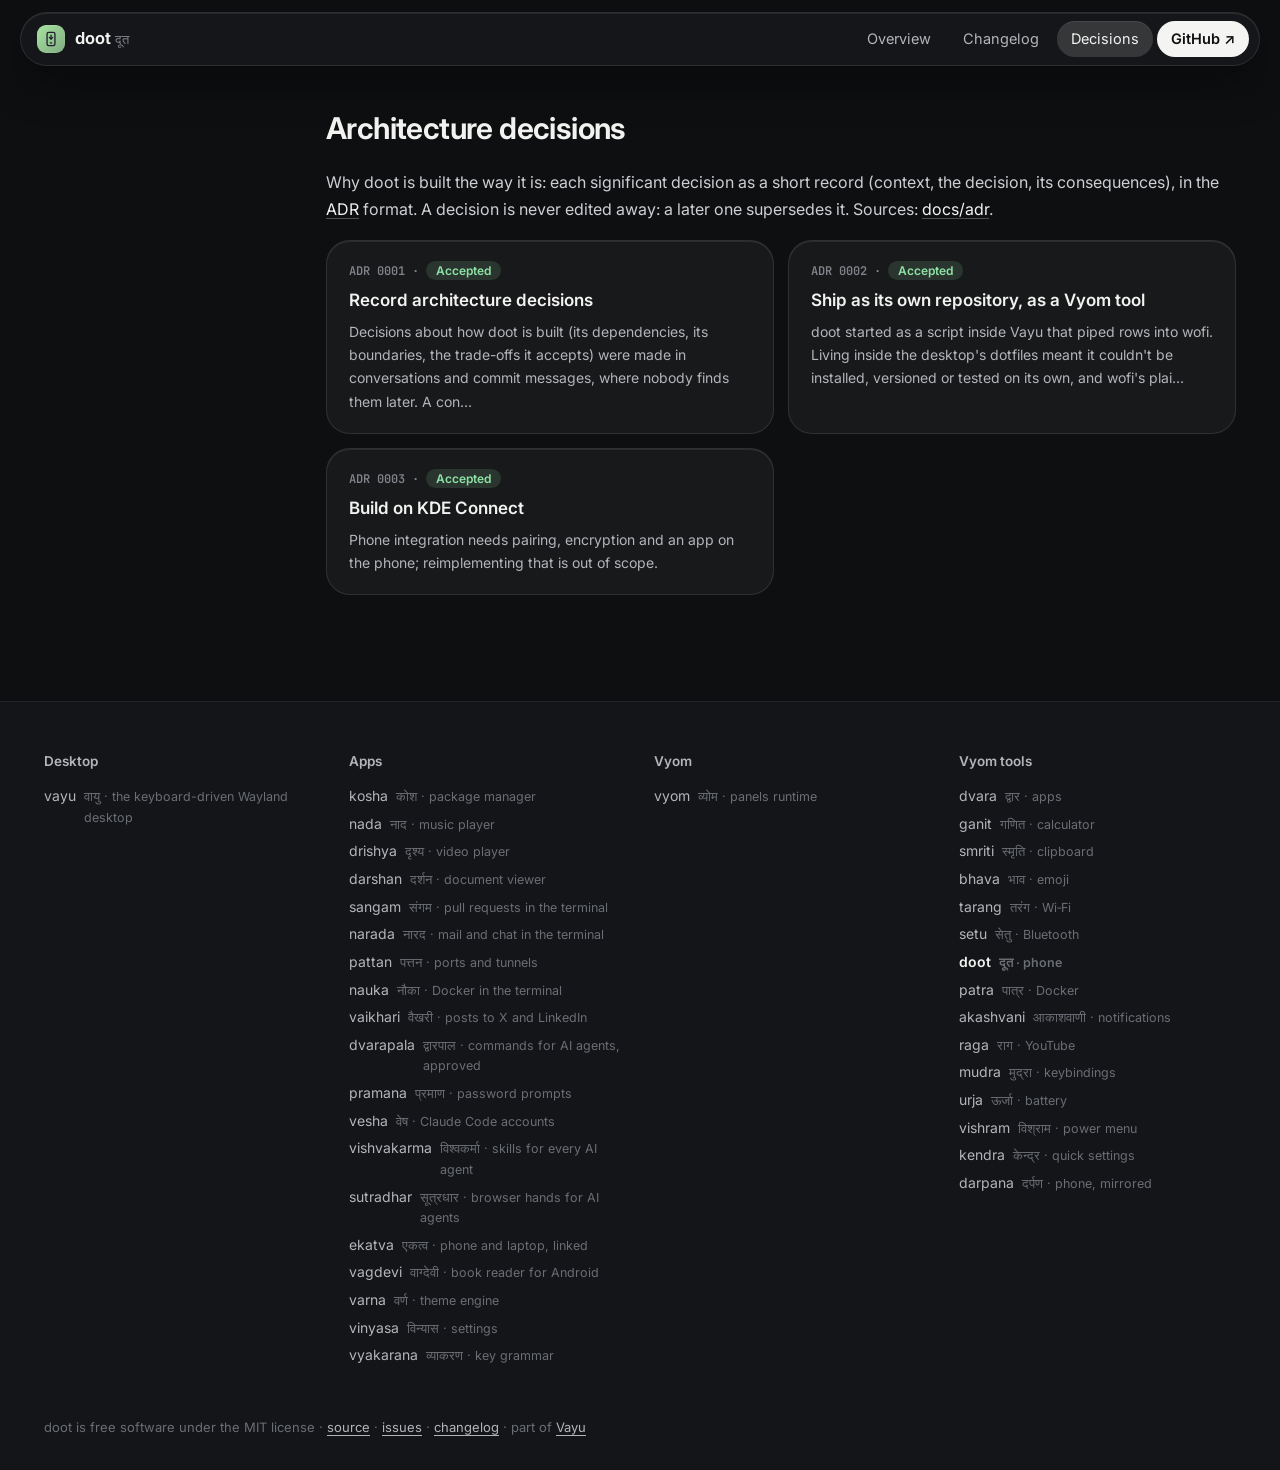
==== commit c8fc51f4: "Spatial look: graphite glass, round shapes, colour only for meaning Co-Authored-By: Claude Opus 5.5 " ====
--- a/docs/adr/index.html
+++ b/docs/adr/index.html
@@ -7,12 +7,12 @@
 <meta name="description" content="Your phone through KDE Connect: battery and signal at a glance, send files and the clipboard, ring, ping, browse, pair.">
 <meta property="og:title" content="Decisions · doot">
 <meta property="og:description" content="Your phone through KDE Connect: battery and signal at a glance, send files and the clipboard, ring, ping, browse, pair.">
-<meta name="theme-color" content="#11111b">
+<meta name="theme-color" content="#0e0f11">
 <link rel="icon" href="../assets/logo.svg" type="image/svg+xml">
 <link rel="preconnect" href="https://fonts.googleapis.com">
 <link href="https://fonts.googleapis.com/css2?family=Inter:wght@400;500;600;700;800&family=JetBrains+Mono:wght@400;600&display=swap" rel="stylesheet">
 <link rel="stylesheet" href="../assets/site.css">
-<style>:root{--accent:#a6e3a1;--glow:#a6e3a133}</style>
+<style>:root{--tool:#8ee2a6;--glow:#8ee2a62e}</style>
 </head>
 <body>
 <header class="top"><div class="in">
--- a/docs/assets/site.css
+++ b/docs/assets/site.css
@@ -1,85 +1,100 @@
-:root{--crust:#11111b;--mantle:#181825;--base:#1e1e2e;--s0:#313244;--s1:#45475a;--ov0:#6c7086;--ov1:#7f849c;
---sub0:#a6adc8;--sub1:#bac2de;--text:#cdd6f4;--mauve:#cba6f7;--green:#a6e3a1;--peach:#fab387;--red:#f38ba8;--blue:#89b4fa;
+/* Vayu's Spatial look: graphite glass that floats, very round, colour only
+   where it means something. The near-white accent is where you act (links,
+   the main button); the tool's own colour (--tool) is only its signature:
+   the logo's glow, the shloka's line, the release dots. */
+:root{--crust:#0e0f11;--mantle:#141518;--base:#1b1c20;--s0:#2a2c31;--s1:#3a3c42;--ov0:#6a6d74;--ov1:#80838a;
+--sub0:#b3b5ba;--sub1:#cdcfd3;--text:#f2f2f0;--accent:#f4f4f2;--green:#8ee2a6;--peach:#f7b07d;--red:#ff9389;--blue:#93c4ff;
+--glass:rgba(255,255,255,.045);--rim:rgba(255,255,255,.10);--lit:inset 0 1px 0 rgba(255,255,255,.08);
 --ui:"Inter","Segoe UI",system-ui,sans-serif;--mono:"JetBrains Mono","JetBrainsMono Nerd Font",ui-monospace,monospace}
-*{box-sizing:border-box}html{scroll-behavior:smooth;scroll-padding-top:76px}
+*{box-sizing:border-box}html{scroll-behavior:smooth;scroll-padding-top:96px}
 body{margin:0;background:var(--crust);color:var(--text);font:16px/1.65 var(--ui);-webkit-font-smoothing:antialiased}
-a{color:var(--accent);text-decoration:none}a:hover{text-decoration:underline}
-code{font:.86em var(--mono);background:rgba(255,255,255,.06);border:1px solid rgba(255,255,255,.07);padding:.12em .4em;border-radius:6px;color:var(--sub1)}
+a{color:var(--accent);text-decoration:underline;text-decoration-color:rgba(244,244,242,.28);text-underline-offset:3px}
+a:hover{text-decoration-color:var(--accent)}
+code{font:.86em var(--mono);background:rgba(255,255,255,.07);padding:.14em .45em;border-radius:7px;color:var(--sub1)}
 img{max-width:100%;height:auto}
-/* nav */
-.top{position:sticky;top:0;z-index:20;backdrop-filter:blur(18px) saturate(1.4);-webkit-backdrop-filter:blur(18px) saturate(1.4);
-background:rgba(17,17,27,.72);border-bottom:1px solid rgba(255,255,255,.06)}
-.top .in{max-width:1240px;margin:0 auto;padding:12px 24px;display:flex;align-items:center;gap:22px}
-.brand{display:flex;align-items:center;gap:10px;font-weight:700;font-size:17px;color:var(--text)}
-.brand img{width:30px;height:30px;border-radius:8px}.brand small{font-weight:500;color:var(--ov1);font-size:13px}
+:focus-visible{outline:2px solid var(--accent);outline-offset:3px;border-radius:8px}
+/* nav: a floating glass pill */
+.top{position:sticky;top:12px;z-index:20;padding:0 16px}
+.top .in{max-width:1240px;margin:0 auto;padding:8px 10px 8px 16px;display:flex;align-items:center;gap:22px;
+border-radius:999px;background:rgba(27,28,32,.62);border:1px solid var(--rim);box-shadow:var(--lit),0 18px 40px rgba(0,0,0,.35);
+backdrop-filter:blur(24px) saturate(1.5);-webkit-backdrop-filter:blur(24px) saturate(1.5)}
+.brand{display:flex;align-items:center;gap:10px;font-weight:650;font-size:16.5px;color:var(--text);text-decoration:none}
+.brand img{width:28px;height:28px;border-radius:9px}.brand small{font-weight:500;color:var(--ov1);font-size:13px}
 .top nav{display:flex;gap:4px;margin-left:auto;flex-wrap:wrap}
-.top nav a{color:var(--sub0);padding:6px 12px;border-radius:9px;font-size:14.5px}
-.top nav a:hover,.top nav a.on{background:rgba(255,255,255,.06);color:var(--text);text-decoration:none}
-.top nav a.gh{border:1px solid rgba(255,255,255,.12)}
-/* hero */
-.hero{position:relative;overflow:hidden;border-bottom:1px solid rgba(255,255,255,.05)}
-.hero:before{content:"";position:absolute;inset:-40% -10% auto;height:640px;
-background:radial-gradient(600px 300px at 20% 30%,var(--glow),transparent 70%),radial-gradient(500px 300px at 85% 10%,rgba(137,180,250,.18),transparent 70%);pointer-events:none}
-.hero .in{position:relative;max-width:1240px;margin:0 auto;padding:72px 24px 56px;display:grid;grid-template-columns:minmax(0,1fr) auto;gap:40px;align-items:center}
-.eyebrow{font:600 13px var(--mono);letter-spacing:.14em;text-transform:uppercase;color:var(--accent)}
-.hero h1{font-size:clamp(40px,6vw,64px);line-height:1.04;margin:12px 0 6px;letter-spacing:-.03em}
-.hero .sa{font-size:22px;color:var(--accent);margin-bottom:18px}.hero .sa span{color:var(--ov1)}
-.hero .shloka{margin:0 0 26px;padding-left:16px;border-left:3px solid var(--accent);max-width:720px}.hero .shloka p{margin:0 0 6px;font-size:18px;line-height:1.6;color:var(--text)}.hero .shloka figcaption{font-size:14px;color:var(--sub0)}.hero .shloka cite{color:var(--ov1);font-style:normal;white-space:nowrap}
-.hero p.lead{font-size:19px;color:var(--sub0);max-width:720px;margin:0 0 26px}
+.top nav a{color:var(--sub0);padding:6px 14px;border-radius:999px;font-size:14.5px;text-decoration:none}
+.top nav a:hover{background:rgba(255,255,255,.07);color:var(--text)}
+.top nav a.on{background:rgba(255,255,255,.14);color:var(--text);box-shadow:var(--lit)}
+.top nav a.gh{background:var(--accent);color:var(--crust);font-weight:600}.top nav a.gh:hover{background:#fff}
+/* hero: the tool's light in a dark room */
+.hero{position:relative;overflow:hidden;margin-top:-64px;padding-top:64px}
+.hero:before{content:"";position:absolute;inset:-30% -10% auto;height:720px;
+background:radial-gradient(640px 340px at 18% 32%,var(--glow),transparent 70%),radial-gradient(520px 300px at 86% 8%,rgba(255,255,255,.06),transparent 70%);pointer-events:none}
+.hero .in{position:relative;max-width:1240px;margin:0 auto;padding:84px 24px 60px;display:grid;grid-template-columns:minmax(0,1fr) auto;gap:48px;align-items:center}
+.eyebrow{display:inline-flex;align-items:center;gap:8px;font:500 13.5px var(--ui);color:var(--sub1);padding:5px 13px 5px 11px;border-radius:999px;
+background:var(--glass);border:1px solid var(--rim);box-shadow:var(--lit)}
+.eyebrow:before{content:"";width:7px;height:7px;border-radius:50%;background:var(--tool)}
+.hero h1{font-size:clamp(42px,6vw,68px);line-height:1.02;margin:18px 0 8px;letter-spacing:-.035em;font-weight:700}
+.hero .sa{font-size:22px;color:var(--sub1);margin-bottom:22px}.hero .sa span{color:var(--ov1)}
+.hero .shloka{margin:0 0 28px;padding:16px 20px;border-radius:22px;background:var(--glass);border:1px solid var(--rim);box-shadow:var(--lit),inset 3px 0 0 var(--tool);max-width:720px}
+.hero .shloka p{margin:0 0 6px;font-size:18px;line-height:1.6;color:var(--text)}.hero .shloka figcaption{font-size:14px;color:var(--sub0)}.hero .shloka cite{color:var(--ov1);font-style:normal;white-space:nowrap}
+.hero p.lead{font-size:19px;color:var(--sub0);max-width:680px;margin:0 0 28px}
 .cta{display:flex;gap:10px;flex-wrap:wrap}
-.btn{display:inline-flex;align-items:center;gap:8px;padding:11px 18px;border-radius:12px;font-weight:600;font-size:15px;border:1px solid rgba(255,255,255,.12);color:var(--text);background:rgba(255,255,255,.04)}
-.btn:hover{text-decoration:none;background:rgba(255,255,255,.08)}
-.btn.primary{background:var(--accent);color:var(--crust);border-color:transparent}.btn.primary:hover{filter:brightness(1.06)}
-.hero .logo{width:180px;height:180px;filter:drop-shadow(0 24px 48px var(--glow))}
-.meta{display:flex;gap:18px;flex-wrap:wrap;margin-top:22px;color:var(--ov1);font-size:14px}.meta b{color:var(--sub1);font-weight:600}
+.btn{display:inline-flex;align-items:center;gap:8px;padding:11px 20px;border-radius:999px;font-weight:600;font-size:15px;color:var(--text);
+background:rgba(255,255,255,.07);border:1px solid var(--rim);box-shadow:var(--lit);text-decoration:none}
+.btn:hover{background:rgba(255,255,255,.12)}
+.btn.primary{background:var(--accent);color:var(--crust);border-color:transparent;box-shadow:none}.btn.primary:hover{background:#fff}
+.hero .logo{width:184px;height:184px;filter:drop-shadow(0 28px 56px var(--glow))}
+.meta{display:flex;gap:18px;flex-wrap:wrap;margin-top:24px;color:var(--ov1);font-size:14px}.meta b{color:var(--sub1);font-weight:600}
 /* layout */
-.wrap{max-width:1240px;margin:0 auto;padding:40px 24px 80px;display:grid;grid-template-columns:230px minmax(0,1fr);gap:48px}
-.toc{position:sticky;top:84px;align-self:start;max-height:calc(100vh - 100px);overflow:auto;font-size:14px;padding-right:6px}
-.toc b{display:block;font-size:11.5px;letter-spacing:.12em;text-transform:uppercase;color:var(--ov0);margin:0 0 10px}
-.toc a{display:block;color:var(--sub0);padding:4px 10px;border-left:2px solid var(--s0)}
-.toc a.l3{padding-left:22px;font-size:13px;color:var(--ov1)}
-.toc a:hover,.toc a.on{color:var(--text);border-left-color:var(--accent);text-decoration:none}
+.wrap{max-width:1240px;margin:0 auto;padding:44px 24px 88px;display:grid;grid-template-columns:230px minmax(0,1fr);gap:52px}
+.toc{position:sticky;top:96px;align-self:start;max-height:calc(100vh - 116px);overflow:auto;font-size:14px;padding-right:6px}
+.toc b{display:block;font-size:13px;font-weight:600;color:var(--ov1);margin:0 0 10px 12px}
+.toc a{display:block;color:var(--sub0);padding:5px 12px;border-radius:12px;text-decoration:none}
+.toc a.l3{padding-left:24px;font-size:13px;color:var(--ov1)}
+.toc a:hover{color:var(--text);background:rgba(255,255,255,.04)}
+.toc a.on{color:var(--text);background:rgba(255,255,255,.09);box-shadow:var(--lit)}
 article{min-width:0}
-article h2{font-size:30px;letter-spacing:-.015em;margin:56px 0 14px;padding-top:6px}
+article h2{font-size:30px;letter-spacing:-.02em;margin:60px 0 14px;padding-top:6px;font-weight:650}
 article h2:first-child{margin-top:0}
-article h3{font-size:20px;margin:34px 0 10px}article h4{font-size:16px;margin:24px 0 8px;color:var(--sub1)}
+article h3{font-size:20px;margin:34px 0 10px;font-weight:600}article h4{font-size:16px;margin:24px 0 8px;color:var(--sub1)}
 article p,article li{color:var(--sub1)}
-article .anchor{opacity:0;margin-left:-22px;width:22px;display:inline-block;color:var(--ov0)}
-article h2:hover .anchor,article h3:hover .anchor{opacity:1;text-decoration:none}
+article .anchor{opacity:0;margin-left:-22px;width:22px;display:inline-block;color:var(--ov0);text-decoration:none}
+article h2:hover .anchor,article h3:hover .anchor{opacity:1}
 article ul,article ol{padding-left:22px}article li{margin:5px 0}
-article img{border-radius:14px;border:1px solid rgba(255,255,255,.07)}
+article img{border-radius:22px;border:1px solid var(--rim);box-shadow:0 24px 60px rgba(0,0,0,.35)}
 article p[align=center]{text-align:center}article p[align=center] img{margin:6px 0}
-article blockquote{margin:22px 0;padding:14px 20px;border-left:3px solid var(--accent);background:rgba(255,255,255,.03);border-radius:12px}
-article blockquote p{margin:0;color:var(--sub0);font-style:italic}
-pre.code{position:relative;background:var(--mantle);border:1px solid var(--s0);border-radius:14px;padding:16px 18px;overflow:auto;font:13.5px/1.6 var(--mono);color:var(--sub1)}
-pre.code code{background:none;border:0;padding:0;font-size:inherit;color:inherit}
-pre.code .copy{position:absolute;top:8px;right:8px;font:600 11px var(--ui);padding:4px 9px;border-radius:7px;border:1px solid var(--s1);background:var(--base);color:var(--sub0);cursor:pointer;opacity:0;transition:.15s}
-pre.code:hover .copy{opacity:1}
-.table{overflow:auto;margin:16px 0;border:1px solid var(--s0);border-radius:14px}
+article blockquote{margin:22px 0;padding:16px 22px;background:var(--glass);border:1px solid var(--rim);box-shadow:var(--lit);border-radius:22px}
+article blockquote p{margin:0;color:var(--sub0)}
+pre.code{position:relative;background:rgba(0,0,0,.28);border:1px solid var(--rim);box-shadow:var(--lit);border-radius:20px;padding:18px 20px;overflow:auto;font:13.5px/1.65 var(--mono);color:var(--sub1)}
+pre.code code{background:none;padding:0;font-size:inherit;color:inherit}
+pre.code .copy{position:absolute;top:10px;right:10px;font:600 12px var(--ui);padding:5px 12px;border-radius:999px;border:0;background:rgba(255,255,255,.1);color:var(--text);cursor:pointer;opacity:0;transition:opacity .15s}
+pre.code:hover .copy,pre.code .copy:focus-visible{opacity:1}
+.table{overflow:auto;margin:16px 0;border:1px solid var(--rim);border-radius:20px;background:var(--glass);box-shadow:var(--lit)}
 table{border-collapse:collapse;width:100%;font-size:14.5px}
-th{text-align:left;background:var(--mantle);color:var(--sub1);font-weight:600;padding:10px 14px;border-bottom:1px solid var(--s0)}
-td{padding:9px 14px;border-bottom:1px solid rgba(49,50,68,.6);color:var(--sub1);vertical-align:top}tr:last-child td{border-bottom:0}
+th{text-align:left;color:var(--sub1);font-weight:600;padding:11px 16px;border-bottom:1px solid var(--rim);background:rgba(255,255,255,.03)}
+td{padding:10px 16px;border-bottom:1px solid rgba(255,255,255,.06);color:var(--sub1);vertical-align:top}tr:last-child td{border-bottom:0}
 td code{white-space:nowrap}
 /* changelog */
-.release{position:relative;padding:0 0 8px 28px;border-left:2px solid var(--s0);margin-left:6px}
-.release:before{content:"";position:absolute;left:-7px;top:10px;width:12px;height:12px;border-radius:50%;background:var(--accent);box-shadow:0 0 0 4px var(--crust)}
+.release{position:relative;padding:0 0 10px 30px;border-left:1px solid var(--s1);margin-left:6px}
+.release:before{content:"";position:absolute;left:-6px;top:11px;width:11px;height:11px;border-radius:50%;background:var(--tool);box-shadow:0 0 0 4px var(--crust)}
 .release h2{margin-top:0;font-size:24px}.release h2 .date{font:500 14px var(--mono);color:var(--ov1);margin-left:10px}
-.release .tag{font:600 12px var(--mono);padding:2px 8px;border-radius:7px;background:rgba(255,255,255,.06);color:var(--accent);margin-left:8px;vertical-align:3px}
+.release .tag{font:600 12px var(--mono);padding:2px 10px;border-radius:999px;background:rgba(255,255,255,.08);color:var(--text);margin-left:8px;vertical-align:3px}
 /* adr */
 .cards{display:grid;grid-template-columns:repeat(auto-fill,minmax(300px,1fr));gap:14px;margin:18px 0}
-.card{display:block;background:var(--mantle);border:1px solid var(--s0);border-radius:16px;padding:18px 20px;color:var(--text)}
-.card:hover{border-color:var(--accent);text-decoration:none;transform:translateY(-1px)}
-.card .n{font:600 12px var(--mono);color:var(--accent)}.card h3{margin:6px 0 6px;font-size:17px}.card p{margin:0;color:var(--sub0);font-size:14px}
-.status{display:inline-block;font:600 11px var(--mono);padding:2px 8px;border-radius:7px;background:rgba(166,227,161,.14);color:var(--green);text-transform:uppercase;letter-spacing:.06em}
-.status.superseded,.status.deprecated{background:rgba(250,179,135,.14);color:var(--peach)}.status.proposed{background:rgba(137,180,250,.14);color:var(--blue)}
+.card{display:block;background:var(--glass);border:1px solid var(--rim);box-shadow:var(--lit);border-radius:24px;padding:20px 22px;color:var(--text);text-decoration:none;transition:background .15s,border-color .15s}
+.card:hover{background:rgba(255,255,255,.075);border-color:rgba(255,255,255,.2)}
+.card .n{font:600 12px var(--mono);color:var(--ov1)}.card h3{margin:6px 0 6px;font-size:17px}.card p{margin:0;color:var(--sub0);font-size:14px}
+.status{display:inline-block;font:600 12px var(--ui);padding:2px 10px;border-radius:999px;background:rgba(142,226,166,.14);color:var(--green)}
+.status.superseded,.status.deprecated{background:rgba(247,176,125,.14);color:var(--peach)}.status.proposed{background:rgba(147,196,255,.14);color:var(--blue)}
 /* footer */
 footer{border-top:1px solid rgba(255,255,255,.06);background:var(--mantle)}
-footer .in{max-width:1240px;margin:0 auto;padding:44px 24px;display:grid;grid-template-columns:repeat(auto-fit,minmax(200px,1fr));gap:28px}
-footer h4{margin:0 0 10px;font-size:12px;letter-spacing:.12em;text-transform:uppercase;color:var(--ov0)}
-footer a{display:flex;gap:8px;align-items:baseline;color:var(--sub0);font-size:14px;padding:2px 0}footer a span{color:var(--ov0);font-size:12.5px}
-footer a.me{color:var(--accent)}
-footer .bottom{max-width:1240px;margin:0 auto;padding:0 24px 30px;color:var(--ov0);font-size:13px}
-footer .bottom a{display:inline;padding:0;font-size:13px}
-@media(max-width:900px){.wrap{grid-template-columns:1fr}.toc{display:none}.hero .in{grid-template-columns:1fr}.hero .logo{width:110px;height:110px;order:-1}
-.top nav a:not(.gh){padding:6px 8px}}
-@media(max-width:560px){.top nav a.hide{display:none}.hero .in{padding:44px 16px 36px}.wrap{padding:28px 16px 60px}}+footer .in{max-width:1240px;margin:0 auto;padding:48px 24px;display:grid;grid-template-columns:repeat(auto-fit,minmax(200px,1fr));gap:28px}
+footer h4{margin:0 0 10px;font-size:13.5px;font-weight:600;color:var(--sub0)}
+footer a{display:flex;gap:8px;align-items:baseline;color:var(--sub0);font-size:14px;padding:2px 0;text-decoration:none}footer a:hover{color:var(--text)}footer a span{color:var(--ov0);font-size:12.5px}
+footer a.me{color:var(--text);font-weight:600}
+footer .bottom{max-width:1240px;margin:0 auto;padding:0 24px 32px;color:var(--ov0);font-size:13px}
+footer .bottom a{display:inline;padding:0;font-size:13px;text-decoration:underline}
+@media(max-width:900px){.wrap{grid-template-columns:1fr}.toc{display:none}.hero .in{grid-template-columns:1fr}.hero .logo{width:112px;height:112px;order:-1}
+.top nav a:not(.gh){padding:6px 9px}}
+@media(max-width:560px){.top{padding:0 10px}.top .in{gap:10px;padding-left:12px}.brand small{display:none}.top nav a.hide{display:none}.hero .in{padding:52px 16px 36px}.wrap{padding:28px 16px 64px}}
+@media(prefers-reduced-motion:reduce){html{scroll-behavior:auto}*{transition:none!important}}
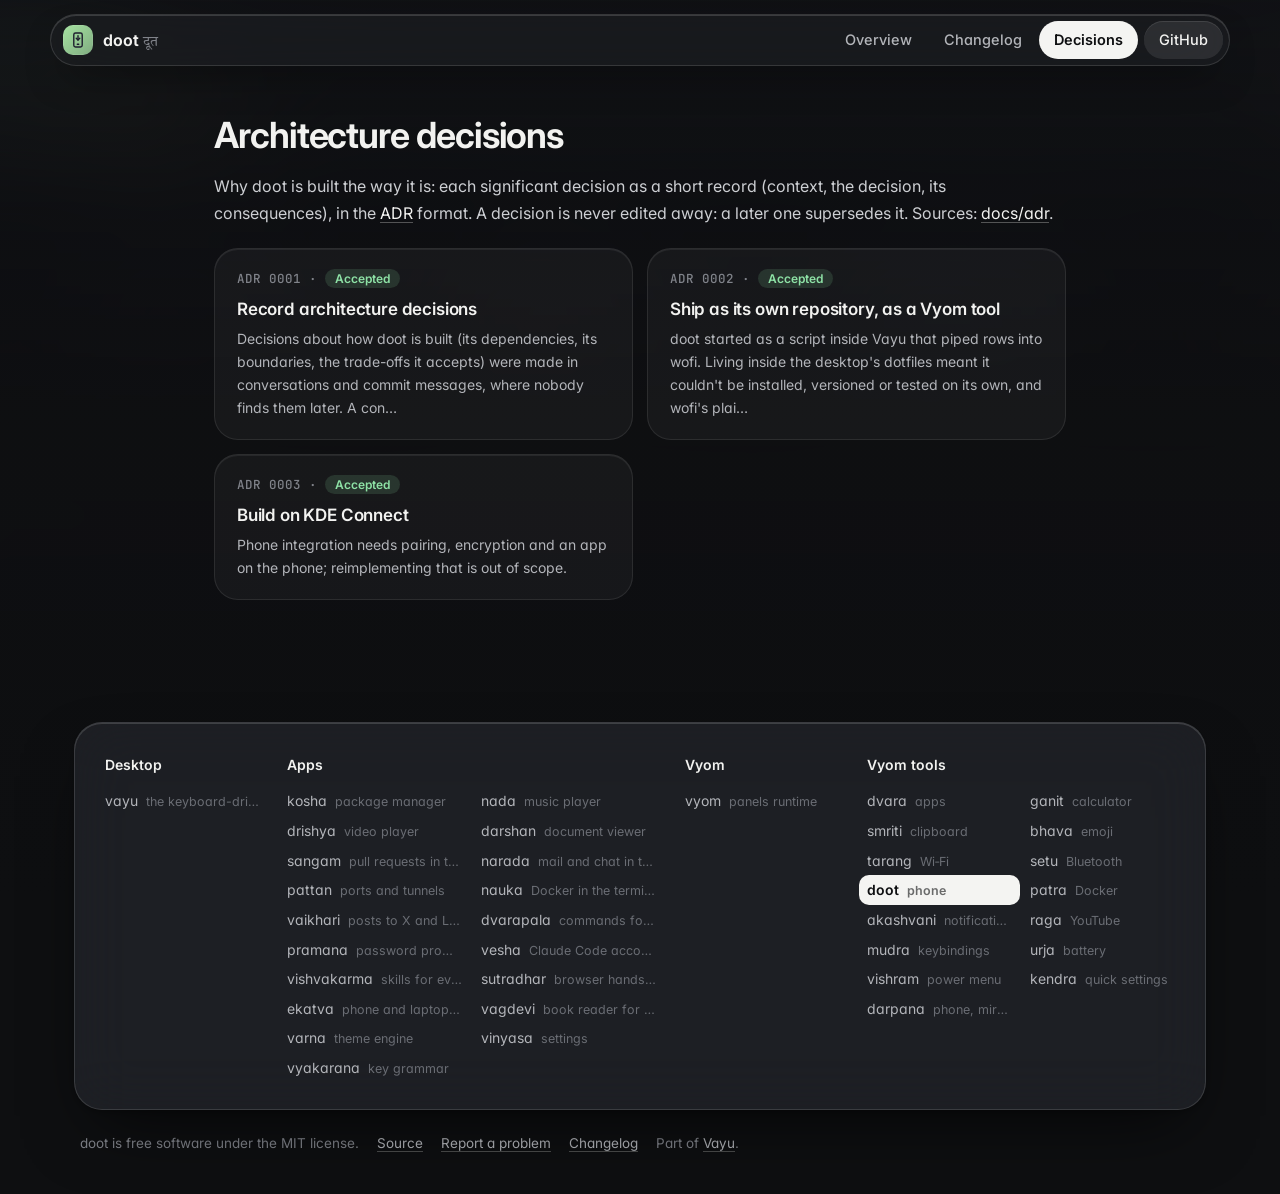
==== commit 799c8219: "Website: closer to Vayu's own Spatial site The tool's screenshot blurred behind the page, a centred " ====
--- a/docs/adr/index.html
+++ b/docs/adr/index.html
@@ -10,23 +10,25 @@
 <meta name="theme-color" content="#0e0f11">
 <link rel="icon" href="../assets/logo.svg" type="image/svg+xml">
 <link rel="preconnect" href="https://fonts.googleapis.com">
-<link href="https://fonts.googleapis.com/css2?family=Inter:wght@400;500;600;700;800&family=JetBrains+Mono:wght@400;600&display=swap" rel="stylesheet">
+<link rel="preconnect" href="https://fonts.gstatic.com" crossorigin>
+<link href="https://fonts.googleapis.com/css2?family=Inter:wght@400;500;600;700&family=JetBrains+Mono:wght@400;500;600&family=Tiro+Devanagari+Sanskrit&display=swap" rel="stylesheet">
 <link rel="stylesheet" href="../assets/site.css">
-<style>:root{--tool:#8ee2a6;--glow:#8ee2a62e}</style>
+<style>:root{--tool:#8ee2a6}.backdrop:before{background-image:url("../assets/screenshots/doot.png")}</style>
 </head>
-<body>
+<body class="sub">
+<div class="backdrop" aria-hidden="true"></div>
 <header class="top"><div class="in">
 <a class="brand" href="../index.html"><img src="../assets/logo.svg" alt=""><span>doot <small>दूत</small></span></a>
-<nav><a href="../index.html" class="">Overview</a><a href="../changelog.html" class="">Changelog</a><a href="../adr/index.html" class="on hide">Decisions</a><a class="gh" href="https://github.com/Theyashsawarkar/doot">GitHub ↗</a></nav></div></header>
+<nav><a href="../index.html" class="">Overview</a><a href="../changelog.html" class="">Changelog</a><a href="../adr/index.html" class="on hide">Decisions</a><a class="gh" href="https://github.com/Theyashsawarkar/doot">GitHub</a></nav></div></header>
 
-<div class="wrap"><aside class="toc"></aside><article>
+<div class="wrap solo"><article>
 <h2>Architecture decisions</h2><p>Why doot is built the way it is: each significant decision as a short record (context, the decision, its consequences), in the <a href="https://cognitect.com/blog/2011/11/15/documenting-architecture-decisions">ADR</a> format. A decision is never edited away: a later one supersedes it. Sources: <a href="https://github.com/Theyashsawarkar/doot/tree/main/docs/adr">docs/adr</a>.</p><div class="cards"><a class="card" href="0001-record-architecture-decisions.html"><div class="n">ADR 0001 · <span class="status accepted">Accepted</span></div><h3>Record architecture decisions</h3><p>Decisions about how doot is built (its dependencies, its boundaries, the trade-offs it accepts) were made in conversations and commit messages, where nobody finds them later. A con…</p></a><a class="card" href="0002-own-repository-as-a-vyom-tool.html"><div class="n">ADR 0002 · <span class="status accepted">Accepted</span></div><h3>Ship as its own repository, as a Vyom tool</h3><p>doot started as a script inside Vayu that piped rows into wofi. Living inside the desktop&#x27;s dotfiles meant it couldn&#x27;t be installed, versioned or tested on its own, and wofi&#x27;s plai…</p></a><a class="card" href="0003-kde-connect.html"><div class="n">ADR 0003 · <span class="status accepted">Accepted</span></div><h3>Build on KDE Connect</h3><p>Phone integration needs pairing, encryption and an app on the phone; reimplementing that is out of scope.</p></a></div>
 </article></div>
-<footer><div class="in"><div><h4>Desktop</h4><a href="https://vayu.theyashsawarkar.dev/" class="">vayu <span>वायु · the keyboard-driven Wayland desktop</span></a></div><div><h4>Apps</h4><a href="https://kosha.theyashsawarkar.dev/" class="">kosha <span>कोश · package manager</span></a><a href="https://nada.theyashsawarkar.dev/" class="">nada <span>नाद · music player</span></a><a href="https://drishya.theyashsawarkar.dev/" class="">drishya <span>दृश्य · video player</span></a><a href="https://darshan.theyashsawarkar.dev/" class="">darshan <span>दर्शन · document viewer</span></a><a href="https://sangam.theyashsawarkar.dev/" class="">sangam <span>संगम · pull requests in the terminal</span></a><a href="https://narada.theyashsawarkar.dev/" class="">narada <span>नारद · mail and chat in the terminal</span></a><a href="https://pattan.theyashsawarkar.dev/" class="">pattan <span>पत्तन · ports and tunnels</span></a><a href="https://nauka.theyashsawarkar.dev/" class="">nauka <span>नौका · Docker in the terminal</span></a><a href="https://vaikhari.theyashsawarkar.dev/" class="">vaikhari <span>वैखरी · posts to X and LinkedIn</span></a><a href="https://dvarapala.theyashsawarkar.dev/" class="">dvarapala <span>द्वारपाल · commands for AI agents, approved</span></a><a href="https://pramana.theyashsawarkar.dev/" class="">pramana <span>प्रमाण · password prompts</span></a><a href="https://vesha.theyashsawarkar.dev/" class="">vesha <span>वेष · Claude Code accounts</span></a><a href="https://vishvakarma.theyashsawarkar.dev/" class="">vishvakarma <span>विश्वकर्मा · skills for every AI agent</span></a><a href="https://sutradhar.theyashsawarkar.dev/" class="">sutradhar <span>सूत्रधार · browser hands for AI agents</span></a><a href="https://ekatva.theyashsawarkar.dev/" class="">ekatva <span>एकत्व · phone and laptop, linked</span></a><a href="https://vagdevi.theyashsawarkar.dev/" class="">vagdevi <span>वाग्देवी · book reader for Android</span></a><a href="https://varna.theyashsawarkar.dev/" class="">varna <span>वर्ण · theme engine</span></a><a href="https://vinyasa.theyashsawarkar.dev/" class="">vinyasa <span>विन्यास · settings</span></a><a href="https://vyakarana.theyashsawarkar.dev/" class="">vyakarana <span>व्याकरण · key grammar</span></a></div><div><h4>Vyom</h4><a href="https://vyom.theyashsawarkar.dev/" class="">vyom <span>व्योम · panels runtime</span></a></div><div><h4>Vyom tools</h4><a href="https://dvara.theyashsawarkar.dev/" class="">dvara <span>द्वार · apps</span></a><a href="https://ganit.theyashsawarkar.dev/" class="">ganit <span>गणित · calculator</span></a><a href="https://smriti.theyashsawarkar.dev/" class="">smriti <span>स्मृति · clipboard</span></a><a href="https://bhava.theyashsawarkar.dev/" class="">bhava <span>भाव · emoji</span></a><a href="https://tarang.theyashsawarkar.dev/" class="">tarang <span>तरंग · Wi‑Fi</span></a><a href="https://setu.theyashsawarkar.dev/" class="">setu <span>सेतु · Bluetooth</span></a><a href="https://doot.theyashsawarkar.dev/" class="me">doot <span>दूत · phone</span></a><a href="https://patra.theyashsawarkar.dev/" class="">patra <span>पात्र · Docker</span></a><a href="https://akashvani.theyashsawarkar.dev/" class="">akashvani <span>आकाशवाणी · notifications</span></a><a href="https://raga.theyashsawarkar.dev/" class="">raga <span>राग · YouTube</span></a><a href="https://mudra.theyashsawarkar.dev/" class="">mudra <span>मुद्रा · keybindings</span></a><a href="https://urja.theyashsawarkar.dev/" class="">urja <span>ऊर्जा · battery</span></a><a href="https://vishram.theyashsawarkar.dev/" class="">vishram <span>विश्राम · power menu</span></a><a href="https://kendra.theyashsawarkar.dev/" class="">kendra <span>केन्द्र · quick settings</span></a><a href="https://darpana.theyashsawarkar.dev/" class="">darpana <span>दर्पण · phone, mirrored</span></a></div></div>
-<div class="bottom">doot is free software under the MIT license · <a href="https://github.com/Theyashsawarkar/doot">source</a> · <a href="https://github.com/Theyashsawarkar/doot/issues">issues</a> · <a href="../changelog.html">changelog</a> · part of <a href="https://vayu.theyashsawarkar.dev/">Vayu</a></div></footer>
+<footer><div class="in glass"><div class=""><h4>Desktop</h4><div class="list"><a href="https://vayu.theyashsawarkar.dev/" class="">vayu <span>the keyboard-driven Wayland desktop</span></a></div></div><div class="g2"><h4>Apps</h4><div class="list"><a href="https://kosha.theyashsawarkar.dev/" class="">kosha <span>package manager</span></a><a href="https://nada.theyashsawarkar.dev/" class="">nada <span>music player</span></a><a href="https://drishya.theyashsawarkar.dev/" class="">drishya <span>video player</span></a><a href="https://darshan.theyashsawarkar.dev/" class="">darshan <span>document viewer</span></a><a href="https://sangam.theyashsawarkar.dev/" class="">sangam <span>pull requests in the terminal</span></a><a href="https://narada.theyashsawarkar.dev/" class="">narada <span>mail and chat in the terminal</span></a><a href="https://pattan.theyashsawarkar.dev/" class="">pattan <span>ports and tunnels</span></a><a href="https://nauka.theyashsawarkar.dev/" class="">nauka <span>Docker in the terminal</span></a><a href="https://vaikhari.theyashsawarkar.dev/" class="">vaikhari <span>posts to X and LinkedIn</span></a><a href="https://dvarapala.theyashsawarkar.dev/" class="">dvarapala <span>commands for AI agents, approved</span></a><a href="https://pramana.theyashsawarkar.dev/" class="">pramana <span>password prompts</span></a><a href="https://vesha.theyashsawarkar.dev/" class="">vesha <span>Claude Code accounts</span></a><a href="https://vishvakarma.theyashsawarkar.dev/" class="">vishvakarma <span>skills for every AI agent</span></a><a href="https://sutradhar.theyashsawarkar.dev/" class="">sutradhar <span>browser hands for AI agents</span></a><a href="https://ekatva.theyashsawarkar.dev/" class="">ekatva <span>phone and laptop, linked</span></a><a href="https://vagdevi.theyashsawarkar.dev/" class="">vagdevi <span>book reader for Android</span></a><a href="https://varna.theyashsawarkar.dev/" class="">varna <span>theme engine</span></a><a href="https://vinyasa.theyashsawarkar.dev/" class="">vinyasa <span>settings</span></a><a href="https://vyakarana.theyashsawarkar.dev/" class="">vyakarana <span>key grammar</span></a></div></div><div class=""><h4>Vyom</h4><div class="list"><a href="https://vyom.theyashsawarkar.dev/" class="">vyom <span>panels runtime</span></a></div></div><div class="g2"><h4>Vyom tools</h4><div class="list"><a href="https://dvara.theyashsawarkar.dev/" class="">dvara <span>apps</span></a><a href="https://ganit.theyashsawarkar.dev/" class="">ganit <span>calculator</span></a><a href="https://smriti.theyashsawarkar.dev/" class="">smriti <span>clipboard</span></a><a href="https://bhava.theyashsawarkar.dev/" class="">bhava <span>emoji</span></a><a href="https://tarang.theyashsawarkar.dev/" class="">tarang <span>Wi‑Fi</span></a><a href="https://setu.theyashsawarkar.dev/" class="">setu <span>Bluetooth</span></a><a href="https://doot.theyashsawarkar.dev/" class="me" aria-current="page">doot <span>phone</span></a><a href="https://patra.theyashsawarkar.dev/" class="">patra <span>Docker</span></a><a href="https://akashvani.theyashsawarkar.dev/" class="">akashvani <span>notifications</span></a><a href="https://raga.theyashsawarkar.dev/" class="">raga <span>YouTube</span></a><a href="https://mudra.theyashsawarkar.dev/" class="">mudra <span>keybindings</span></a><a href="https://urja.theyashsawarkar.dev/" class="">urja <span>battery</span></a><a href="https://vishram.theyashsawarkar.dev/" class="">vishram <span>power menu</span></a><a href="https://kendra.theyashsawarkar.dev/" class="">kendra <span>quick settings</span></a><a href="https://darpana.theyashsawarkar.dev/" class="">darpana <span>phone, mirrored</span></a></div></div></div>
+<div class="bottom"><span>doot is free software under the MIT license.</span><a href="https://github.com/Theyashsawarkar/doot">Source</a><a href="https://github.com/Theyashsawarkar/doot/issues">Report a problem</a><a href="../changelog.html">Changelog</a><span>Part of <a href="https://vayu.theyashsawarkar.dev/">Vayu</a>.</span></div></footer>
 <script>
-document.querySelectorAll('pre.code').forEach(p=>{const b=document.createElement('button');b.className='copy';b.textContent='Copy';
-b.onclick=()=>{navigator.clipboard.writeText(p.innerText.replace(/^Copy/,'')).then(()=>{b.textContent='Copied';setTimeout(()=>b.textContent='Copy',1200)})};p.appendChild(b)});
+document.querySelectorAll('pre.code').forEach(p=>{const b=document.createElement('button');b.className='copy';b.type='button';b.textContent='Copy';
+b.onclick=()=>{navigator.clipboard.writeText(p.querySelector('code').innerText).then(()=>{b.textContent='Copied';b.classList.add('done');setTimeout(()=>{b.textContent='Copy';b.classList.remove('done')},1400)})};p.appendChild(b)});
 const links=[...document.querySelectorAll('.toc a')];if(links.length){const hs=links.map(a=>document.getElementById(a.hash.slice(1))).filter(Boolean);
 const on=()=>{let cur=hs[0];for(const h of hs){if(h.getBoundingClientRect().top<120)cur=h}links.forEach(a=>a.classList.toggle('on',cur&&a.hash==='#'+cur.id))};
 addEventListener('scroll',on,{passive:true});on()}
--- a/docs/assets/site.css
+++ b/docs/assets/site.css
@@ -1,100 +1,131 @@
-/* Vayu's Spatial look: graphite glass that floats, very round, colour only
-   where it means something. The near-white accent is where you act (links,
-   the main button); the tool's own colour (--tool) is only its signature:
-   the logo's glow, the shloka's line, the release dots. */
+/* Vayu's Spatial look (the same as vayu.theyashsawarkar.dev): graphite
+   glass floating over the tool's own screenshot, blurred far out of focus;
+   very round; where you are is a near-white pill or brighter glass; no
+   glows; colour only where it means something. The tool's own colour
+   (--tool) is only its signature: the release dots. */
 :root{--crust:#0e0f11;--mantle:#141518;--base:#1b1c20;--s0:#2a2c31;--s1:#3a3c42;--ov0:#6a6d74;--ov1:#80838a;
---sub0:#b3b5ba;--sub1:#cdcfd3;--text:#f2f2f0;--accent:#f4f4f2;--green:#8ee2a6;--peach:#f7b07d;--red:#ff9389;--blue:#93c4ff;
---glass:rgba(255,255,255,.045);--rim:rgba(255,255,255,.10);--lit:inset 0 1px 0 rgba(255,255,255,.08);
---ui:"Inter","Segoe UI",system-ui,sans-serif;--mono:"JetBrains Mono","JetBrainsMono Nerd Font",ui-monospace,monospace}
+--sub0:#b3b5ba;--sub1:#cdcfd3;--text:#f2f2f0;--accent:#f4f4f2;--green:#8ee2a6;--peach:#f7b07d;--red:#ff9389;--blue:#93c4ff;--yellow:#f3d47f;
+--glass:rgba(52,54,60,.44);--hi:rgba(255,255,255,.09);--rim:rgba(255,255,255,.13);--lit:inset 0 1px 0 rgba(255,255,255,.15);
+--float:0 30px 70px -24px rgba(0,0,0,.7),0 2px 6px rgba(0,0,0,.25);--blur:blur(28px) saturate(160%);
+--ui:"Inter","Adwaita Sans",system-ui,sans-serif;--mono:"JetBrains Mono","JetBrainsMono Nerd Font",ui-monospace,monospace;
+--sa:"Tiro Devanagari Sanskrit","Noto Serif Devanagari",serif;color-scheme:dark}
 *{box-sizing:border-box}html{scroll-behavior:smooth;scroll-padding-top:96px}
-body{margin:0;background:var(--crust);color:var(--text);font:16px/1.65 var(--ui);-webkit-font-smoothing:antialiased}
-a{color:var(--accent);text-decoration:underline;text-decoration-color:rgba(244,244,242,.28);text-underline-offset:3px}
-a:hover{text-decoration-color:var(--accent)}
+body{margin:0;min-height:100vh;background:var(--crust);color:var(--text);font:16px/1.65 var(--ui);-webkit-font-smoothing:antialiased;font-feature-settings:"cv11","ss01"}
+/* the backdrop: the tool's screenshot, out of focus, fading to graphite */
+.backdrop{position:fixed;inset:0;z-index:-1;overflow:hidden;pointer-events:none}
+.backdrop:before{content:"";position:absolute;inset:-12%;background:center/cover no-repeat;filter:blur(64px) saturate(1.25) brightness(.62);transform:translateZ(0)}
+.backdrop:after{content:"";position:absolute;inset:0;background:linear-gradient(to bottom,rgba(14,15,17,.25),rgba(14,15,17,.8) 60%,var(--crust))}
+.backdrop.none:before{background:radial-gradient(60% 50% at 50% 0%,color-mix(in srgb,var(--tool) 22%,transparent),transparent 70%);filter:none}
+.sub .backdrop:after{background:linear-gradient(to bottom,rgba(14,15,17,.55),rgba(14,15,17,.93) 45%,var(--crust))}
+a{color:var(--accent);text-decoration:underline;text-decoration-color:rgba(244,244,242,.3);text-underline-offset:3px}
+a:hover{text-decoration-color:currentColor}
 code{font:.86em var(--mono);background:rgba(255,255,255,.07);padding:.14em .45em;border-radius:7px;color:var(--sub1)}
+kbd{display:inline-block;min-width:1.7em;padding:.05em .45em;font:500 .8em/1.6 var(--mono);text-align:center;color:var(--text);background:rgba(255,255,255,.08);border:1px solid rgba(255,255,255,.14);border-bottom-width:2px;border-radius:8px}
 img{max-width:100%;height:auto}
-:focus-visible{outline:2px solid var(--accent);outline-offset:3px;border-radius:8px}
-/* nav: a floating glass pill */
-.top{position:sticky;top:12px;z-index:20;padding:0 16px}
-.top .in{max-width:1240px;margin:0 auto;padding:8px 10px 8px 16px;display:flex;align-items:center;gap:22px;
-border-radius:999px;background:rgba(27,28,32,.62);border:1px solid var(--rim);box-shadow:var(--lit),0 18px 40px rgba(0,0,0,.35);
-backdrop-filter:blur(24px) saturate(1.5);-webkit-backdrop-filter:blur(24px) saturate(1.5)}
-.brand{display:flex;align-items:center;gap:10px;font-weight:650;font-size:16.5px;color:var(--text);text-decoration:none}
-.brand img{width:28px;height:28px;border-radius:9px}.brand small{font-weight:500;color:var(--ov1);font-size:13px}
-.top nav{display:flex;gap:4px;margin-left:auto;flex-wrap:wrap}
-.top nav a{color:var(--sub0);padding:6px 14px;border-radius:999px;font-size:14.5px;text-decoration:none}
-.top nav a:hover{background:rgba(255,255,255,.07);color:var(--text)}
-.top nav a.on{background:rgba(255,255,255,.14);color:var(--text);box-shadow:var(--lit)}
-.top nav a.gh{background:var(--accent);color:var(--crust);font-weight:600}.top nav a.gh:hover{background:#fff}
-/* hero: the tool's light in a dark room */
-.hero{position:relative;overflow:hidden;margin-top:-64px;padding-top:64px}
-.hero:before{content:"";position:absolute;inset:-30% -10% auto;height:720px;
-background:radial-gradient(640px 340px at 18% 32%,var(--glow),transparent 70%),radial-gradient(520px 300px at 86% 8%,rgba(255,255,255,.06),transparent 70%);pointer-events:none}
-.hero .in{position:relative;max-width:1240px;margin:0 auto;padding:84px 24px 60px;display:grid;grid-template-columns:minmax(0,1fr) auto;gap:48px;align-items:center}
-.eyebrow{display:inline-flex;align-items:center;gap:8px;font:500 13.5px var(--ui);color:var(--sub1);padding:5px 13px 5px 11px;border-radius:999px;
-background:var(--glass);border:1px solid var(--rim);box-shadow:var(--lit)}
-.eyebrow:before{content:"";width:7px;height:7px;border-radius:50%;background:var(--tool)}
-.hero h1{font-size:clamp(42px,6vw,68px);line-height:1.02;margin:18px 0 8px;letter-spacing:-.035em;font-weight:700}
-.hero .sa{font-size:22px;color:var(--sub1);margin-bottom:22px}.hero .sa span{color:var(--ov1)}
-.hero .shloka{margin:0 0 28px;padding:16px 20px;border-radius:22px;background:var(--glass);border:1px solid var(--rim);box-shadow:var(--lit),inset 3px 0 0 var(--tool);max-width:720px}
-.hero .shloka p{margin:0 0 6px;font-size:18px;line-height:1.6;color:var(--text)}.hero .shloka figcaption{font-size:14px;color:var(--sub0)}.hero .shloka cite{color:var(--ov1);font-style:normal;white-space:nowrap}
-.hero p.lead{font-size:19px;color:var(--sub0);max-width:680px;margin:0 0 28px}
-.cta{display:flex;gap:10px;flex-wrap:wrap}
-.btn{display:inline-flex;align-items:center;gap:8px;padding:11px 20px;border-radius:999px;font-weight:600;font-size:15px;color:var(--text);
-background:rgba(255,255,255,.07);border:1px solid var(--rim);box-shadow:var(--lit);text-decoration:none}
-.btn:hover{background:rgba(255,255,255,.12)}
-.btn.primary{background:var(--accent);color:var(--crust);border-color:transparent;box-shadow:none}.btn.primary:hover{background:#fff}
-.hero .logo{width:184px;height:184px;filter:drop-shadow(0 28px 56px var(--glow))}
-.meta{display:flex;gap:18px;flex-wrap:wrap;margin-top:24px;color:var(--ov1);font-size:14px}.meta b{color:var(--sub1);font-weight:600}
-/* layout */
-.wrap{max-width:1240px;margin:0 auto;padding:44px 24px 88px;display:grid;grid-template-columns:230px minmax(0,1fr);gap:52px}
-.toc{position:sticky;top:96px;align-self:start;max-height:calc(100vh - 116px);overflow:auto;font-size:14px;padding-right:6px}
-.toc b{display:block;font-size:13px;font-weight:600;color:var(--ov1);margin:0 0 10px 12px}
-.toc a{display:block;color:var(--sub0);padding:5px 12px;border-radius:12px;text-decoration:none}
-.toc a.l3{padding-left:24px;font-size:13px;color:var(--ov1)}
-.toc a:hover{color:var(--text);background:rgba(255,255,255,.04)}
-.toc a.on{color:var(--text);background:rgba(255,255,255,.09);box-shadow:var(--lit)}
-article{min-width:0}
-article h2{font-size:30px;letter-spacing:-.02em;margin:60px 0 14px;padding-top:6px;font-weight:650}
-article h2:first-child{margin-top:0}
-article h3{font-size:20px;margin:34px 0 10px;font-weight:600}article h4{font-size:16px;margin:24px 0 8px;color:var(--sub1)}
-article p,article li{color:var(--sub1)}
+:focus-visible{outline:2px solid var(--accent);outline-offset:3px;border-radius:10px}
+.glass{background:var(--glass);-webkit-backdrop-filter:var(--blur);backdrop-filter:var(--blur);border:1px solid var(--rim);box-shadow:var(--lit),var(--float)}
+/* nav: a floating glass capsule; the page you're on is the near-white pill */
+.top{position:sticky;top:0;z-index:20;padding:14px 24px 0}
+.top .in{max-width:1180px;margin:0 auto;padding:6px 6px 6px 10px;display:flex;align-items:center;gap:18px;border-radius:999px;
+background:rgba(30,31,35,.62);-webkit-backdrop-filter:var(--blur);backdrop-filter:var(--blur);border:1px solid var(--rim);box-shadow:var(--lit),0 18px 40px -18px rgba(0,0,0,.7)}
+.brand{display:flex;align-items:center;gap:10px;font-weight:650;font-size:16px;color:var(--text);text-decoration:none;padding:2px 6px 2px 2px;border-radius:999px}
+.brand img{width:30px;height:30px;border-radius:10px}.brand small{font:400 14px var(--sa);color:var(--ov1)}
+.top nav{display:flex;gap:2px;margin-left:auto}
+.top nav a{color:var(--sub0);padding:7px 15px;border-radius:999px;font-size:14.5px;font-weight:500;text-decoration:none;white-space:nowrap;transition:background-color .15s,color .15s}
+.top nav a:hover{background:rgba(255,255,255,.08);color:var(--text)}
+.top nav a.on{background:var(--accent);color:var(--crust);font-weight:600}
+.top nav a.gh{color:var(--text);background:rgba(255,255,255,.09);box-shadow:inset 0 1px 0 rgba(255,255,255,.1);margin-left:4px}.top nav a.gh:hover{background:rgba(255,255,255,.15)}
+/* hero: the logo, the name, the verse, then the tool itself */
+.hero{max-width:860px;margin:0 auto;padding:76px 24px 0;text-align:center}
+.hero .logo{width:104px;height:104px;border-radius:28px;box-shadow:0 26px 50px -18px rgba(0,0,0,.8),0 0 0 1px rgba(255,255,255,.08)}
+.hero h1{font-size:clamp(46px,7vw,76px);line-height:1;margin:26px 0 10px;letter-spacing:-.04em;font-weight:700}
+.hero .sa{font-size:16px;color:var(--sub0)}.hero .sa b{font:400 21px var(--sa);color:var(--sub1);margin-right:6px}.hero .sa i{font-style:normal;color:var(--ov1)}
+.hero p.lead{font-size:19.5px;line-height:1.55;color:var(--sub1);max-width:34em;margin:22px auto 0;text-wrap:pretty}
+.hero .shloka{margin:34px auto 0;max-width:600px}
+.hero .shloka p{margin:0;font:400 21px/1.55 var(--sa);color:var(--text)}
+.hero .shloka figcaption{margin-top:10px;font-size:14.5px;color:var(--sub0);text-wrap:pretty}.hero .shloka cite{display:block;margin-top:2px;color:var(--ov1);font-style:normal;font-size:13px}
+.cta{display:flex;gap:10px;flex-wrap:wrap;justify-content:center;margin-top:32px}
+.btn{display:inline-flex;align-items:center;gap:8px;padding:12px 22px;border-radius:999px;font-weight:600;font-size:15px;color:var(--text);
+background:rgba(255,255,255,.08);border:1px solid var(--rim);box-shadow:var(--lit);-webkit-backdrop-filter:var(--blur);backdrop-filter:var(--blur);text-decoration:none;transition:background-color .15s}
+.btn:hover{background:rgba(255,255,255,.14)}
+.btn.primary{background:var(--accent);color:var(--crust);border-color:transparent;box-shadow:0 10px 30px -12px rgba(0,0,0,.6)}.btn.primary:hover{background:#fff}
+.meta{display:flex;gap:6px;flex-wrap:wrap;justify-content:center;margin-top:20px;font-size:13.5px;color:var(--ov1)}
+.meta span{padding:4px 12px;border-radius:999px;border:1px solid rgba(255,255,255,.09)}.meta b{color:var(--sub1);font-weight:600}
+.shot{max-width:1180px;margin:56px auto 0;padding:0 24px;display:flex;gap:22px;justify-content:center;align-items:flex-start}
+.shot img{display:block;border-radius:26px;border:1px solid var(--rim);background:var(--base);box-shadow:0 0 0 6px rgba(255,255,255,.04),0 50px 110px -30px rgba(0,0,0,.85)}
+.shot.many img{flex:1 1 0;min-width:0;max-width:300px;border-radius:30px}
+.shot figcaption{display:none}
+/* layout: a glass "On this page" panel beside the article */
+.wrap{max-width:1180px;margin:0 auto;padding:72px 24px 40px;display:grid;grid-template-columns:240px minmax(0,1fr);gap:56px}
+.sub .wrap{padding-top:48px}
+.wrap.solo{grid-template-columns:minmax(0,1fr);max-width:900px}.wrap.solo article{max-width:none}
+.adrmeta+h2{border-top:0;padding-top:0;margin-top:10px;font-size:36px;letter-spacing:-.03em}
+article>h2:first-child{font-size:36px;letter-spacing:-.03em}
+.toc{position:sticky;top:92px;align-self:start;max-height:calc(100vh - 112px);overflow:auto;scrollbar-width:thin;scrollbar-color:rgba(255,255,255,.15) transparent;
+padding:14px 8px 10px;border-radius:24px;background:rgba(30,31,35,.6);-webkit-backdrop-filter:var(--blur);backdrop-filter:var(--blur);border:1px solid var(--rim);box-shadow:var(--lit),0 24px 50px -24px rgba(0,0,0,.7)}
+.toc:empty{display:none}
+.toc b{display:block;font-size:13px;font-weight:600;color:var(--ov1);margin:0 12px 6px}
+.toc a{display:block;color:var(--sub0);padding:6px 12px;border-radius:14px;font-size:13.5px;line-height:1.4;text-decoration:none;transition:background-color .15s,color .15s}
+.toc a.l3{padding:4px 12px 4px 24px;font-size:12.5px;color:var(--ov1)}
+.toc a:hover{color:var(--text);background:rgba(255,255,255,.06)}
+.toc a.on{color:var(--text);background:rgba(255,255,255,.11);box-shadow:inset 0 1px 0 rgba(255,255,255,.12),inset 0 0 0 1px rgba(255,255,255,.08)}
+article{min-width:0;max-width:820px}
+article h2{font-size:28px;line-height:1.2;letter-spacing:-.022em;margin:64px 0 14px;padding-top:28px;border-top:1px solid rgba(255,255,255,.08);font-weight:650}
+article>h2:first-child,article>section:first-child h2{margin-top:0;padding-top:0;border-top:0}
+article h3{font-size:19px;margin:34px 0 10px;font-weight:600;letter-spacing:-.01em}article h4{font-size:16px;margin:24px 0 8px;color:var(--sub1)}
+article p,article li{color:var(--sub1);overflow-wrap:anywhere}article strong{color:var(--text);font-weight:600}
 article .anchor{opacity:0;margin-left:-22px;width:22px;display:inline-block;color:var(--ov0);text-decoration:none}
 article h2:hover .anchor,article h3:hover .anchor{opacity:1}
-article ul,article ol{padding-left:22px}article li{margin:5px 0}
-article img{border-radius:22px;border:1px solid var(--rim);box-shadow:0 24px 60px rgba(0,0,0,.35)}
+article ul,article ol{padding-left:22px}article li{margin:5px 0}article li::marker{color:var(--ov0)}
+article img{border-radius:22px;border:1px solid var(--rim);box-shadow:0 30px 70px -28px rgba(0,0,0,.85)}
 article p[align=center]{text-align:center}article p[align=center] img{margin:6px 0}
-article blockquote{margin:22px 0;padding:16px 22px;background:var(--glass);border:1px solid var(--rim);box-shadow:var(--lit);border-radius:22px}
-article blockquote p{margin:0;color:var(--sub0)}
-pre.code{position:relative;background:rgba(0,0,0,.28);border:1px solid var(--rim);box-shadow:var(--lit);border-radius:20px;padding:18px 20px;overflow:auto;font:13.5px/1.65 var(--mono);color:var(--sub1)}
+article blockquote{margin:22px 0;padding:14px 20px;background:rgba(255,255,255,.04);border:1px solid rgba(255,255,255,.08);box-shadow:inset 0 1px 0 rgba(255,255,255,.06);border-radius:20px}
+article blockquote p{margin:.2em 0;color:var(--sub0)}
+pre.code{position:relative;background:rgba(10,11,13,.6);border:1px solid rgba(255,255,255,.08);border-radius:18px;padding:18px 20px;overflow:auto;font:13.5px/1.65 var(--mono);color:var(--sub1)}
 pre.code code{background:none;padding:0;font-size:inherit;color:inherit}
-pre.code .copy{position:absolute;top:10px;right:10px;font:600 12px var(--ui);padding:5px 12px;border-radius:999px;border:0;background:rgba(255,255,255,.1);color:var(--text);cursor:pointer;opacity:0;transition:opacity .15s}
-pre.code:hover .copy,pre.code .copy:focus-visible{opacity:1}
-.table{overflow:auto;margin:16px 0;border:1px solid var(--rim);border-radius:20px;background:var(--glass);box-shadow:var(--lit)}
+pre.code .copy{position:absolute;top:10px;right:10px;font:600 12.5px var(--ui);padding:5px 13px;border-radius:999px;border:1px solid rgba(255,255,255,.12);background:rgba(255,255,255,.08);color:var(--sub1);cursor:pointer;opacity:0;transition:opacity .15s,background-color .15s}
+pre.code:hover .copy,pre.code .copy:focus-visible{opacity:1}pre.code .copy:hover{background:var(--accent);color:var(--crust)}
+pre.code .copy.done{background:var(--green);color:var(--crust);border-color:transparent;opacity:1}
+.table{overflow:auto;margin:18px 0 22px;border:1px solid rgba(255,255,255,.09);border-radius:20px;background:rgba(255,255,255,.035)}
 table{border-collapse:collapse;width:100%;font-size:14.5px}
-th{text-align:left;color:var(--sub1);font-weight:600;padding:11px 16px;border-bottom:1px solid var(--rim);background:rgba(255,255,255,.03)}
-td{padding:10px 16px;border-bottom:1px solid rgba(255,255,255,.06);color:var(--sub1);vertical-align:top}tr:last-child td{border-bottom:0}
+th{text-align:left;color:var(--ov1);font-size:13px;font-weight:600;padding:12px 16px;border-bottom:1px solid rgba(255,255,255,.08);white-space:nowrap}
+td{padding:11px 16px;border-top:1px solid rgba(255,255,255,.05);color:var(--sub1);vertical-align:top}tbody tr:first-child td{border-top:0}
 td code{white-space:nowrap}
-/* changelog */
-.release{position:relative;padding:0 0 10px 30px;border-left:1px solid var(--s1);margin-left:6px}
-.release:before{content:"";position:absolute;left:-6px;top:11px;width:11px;height:11px;border-radius:50%;background:var(--tool);box-shadow:0 0 0 4px var(--crust)}
-.release h2{margin-top:0;font-size:24px}.release h2 .date{font:500 14px var(--mono);color:var(--ov1);margin-left:10px}
-.release .tag{font:600 12px var(--mono);padding:2px 10px;border-radius:999px;background:rgba(255,255,255,.08);color:var(--text);margin-left:8px;vertical-align:3px}
-/* adr */
-.cards{display:grid;grid-template-columns:repeat(auto-fill,minmax(300px,1fr));gap:14px;margin:18px 0}
-.card{display:block;background:var(--glass);border:1px solid var(--rim);box-shadow:var(--lit);border-radius:24px;padding:20px 22px;color:var(--text);text-decoration:none;transition:background .15s,border-color .15s}
-.card:hover{background:rgba(255,255,255,.075);border-color:rgba(255,255,255,.2)}
-.card .n{font:600 12px var(--mono);color:var(--ov1)}.card h3{margin:6px 0 6px;font-size:17px}.card p{margin:0;color:var(--sub0);font-size:14px}
+/* changelog: each release a glass card on a thread */
+.release{position:relative;margin:0 0 18px 22px;padding:22px 26px 10px;border-radius:24px;background:rgba(255,255,255,.035);border:1px solid rgba(255,255,255,.08);box-shadow:inset 0 1px 0 rgba(255,255,255,.07)}
+.release:before{content:"";position:absolute;left:-23px;top:0;bottom:-18px;width:1px;background:rgba(255,255,255,.1)}
+.release:after{content:"";position:absolute;left:-28px;top:30px;width:11px;height:11px;border-radius:50%;background:var(--tool);box-shadow:0 0 0 4px var(--crust)}
+.release:last-child:before{bottom:auto;height:30px}
+.release h2{margin:0 0 6px;padding:0;border:0;font-size:22px;display:flex;align-items:baseline;flex-wrap:wrap;gap:4px 12px}
+.release h2 .date{font:500 13.5px var(--mono);color:var(--ov1)}
+.release .tag{font:600 12.5px var(--ui);padding:3px 11px;border-radius:999px;background:rgba(255,255,255,.08);color:var(--sub1);text-decoration:none;margin-left:auto}
+.release .tag:hover{background:rgba(255,255,255,.14);color:var(--text)}
+.release h3{font-size:15px;color:var(--sub0);margin:18px 0 6px}
+/* decisions */
+.cards{display:grid;grid-template-columns:repeat(auto-fill,minmax(min(300px,100%),1fr));gap:14px;margin:22px 0}
+.card{display:block;background:rgba(255,255,255,.04);border:1px solid rgba(255,255,255,.09);box-shadow:inset 0 1px 0 rgba(255,255,255,.07);border-radius:24px;padding:20px 22px;color:var(--text);text-decoration:none;transition:background-color .15s,border-color .15s}
+.card:hover{background:var(--hi);border-color:rgba(255,255,255,.18)}
+.card .n{font:500 12.5px var(--mono);color:var(--ov1);display:flex;gap:8px;align-items:center}.card h3{margin:10px 0 6px;font-size:17px;line-height:1.35}.card p{margin:0;color:var(--sub0);font-size:14px}
 .status{display:inline-block;font:600 12px var(--ui);padding:2px 10px;border-radius:999px;background:rgba(142,226,166,.14);color:var(--green)}
 .status.superseded,.status.deprecated{background:rgba(247,176,125,.14);color:var(--peach)}.status.proposed{background:rgba(147,196,255,.14);color:var(--blue)}
-/* footer */
-footer{border-top:1px solid rgba(255,255,255,.06);background:var(--mantle)}
-footer .in{max-width:1240px;margin:0 auto;padding:48px 24px;display:grid;grid-template-columns:repeat(auto-fit,minmax(200px,1fr));gap:28px}
-footer h4{margin:0 0 10px;font-size:13.5px;font-weight:600;color:var(--sub0)}
-footer a{display:flex;gap:8px;align-items:baseline;color:var(--sub0);font-size:14px;padding:2px 0;text-decoration:none}footer a:hover{color:var(--text)}footer a span{color:var(--ov0);font-size:12.5px}
-footer a.me{color:var(--text);font-weight:600}
-footer .bottom{max-width:1240px;margin:0 auto;padding:0 24px 32px;color:var(--ov0);font-size:13px}
-footer .bottom a{display:inline;padding:0;font-size:13px;text-decoration:underline}
-@media(max-width:900px){.wrap{grid-template-columns:1fr}.toc{display:none}.hero .in{grid-template-columns:1fr}.hero .logo{width:112px;height:112px;order:-1}
-.top nav a:not(.gh){padding:6px 9px}}
-@media(max-width:560px){.top{padding:0 10px}.top .in{gap:10px;padding-left:12px}.brand small{display:none}.top nav a.hide{display:none}.hero .in{padding:52px 16px 36px}.wrap{padding:28px 16px 64px}}
+.adrmeta{display:flex;gap:10px;align-items:center;font:13px var(--mono);color:var(--ov1);margin:0 0 6px}
+.back{display:flex;gap:10px;margin-top:44px}.back a{text-decoration:none}
+/* footer: the family, in one glass panel */
+footer{max-width:1180px;margin:60px auto 0;padding:0 24px 40px}
+footer .in{display:grid;grid-template-columns:1fr 2.4fr 1fr 2fr;gap:28px;padding:30px 30px 26px;border-radius:28px}
+footer h4{margin:0 0 10px;font-size:14px;font-weight:600;color:var(--text)}
+footer .list{display:grid;gap:0 18px}footer .g2 .list{grid-template-columns:1fr 1fr}
+footer a{display:flex;gap:8px;align-items:baseline;color:var(--sub0);font-size:14px;padding:3px 8px;margin:0 -8px;border-radius:10px;text-decoration:none;min-width:0}
+footer a:hover{color:var(--text);background:rgba(255,255,255,.06)}footer a span{color:var(--ov0);font-size:12.5px;white-space:nowrap;overflow:hidden;text-overflow:ellipsis}
+footer a.me{color:var(--crust);background:var(--accent);font-weight:600}footer a.me span{color:rgba(14,15,17,.6)}
+footer .bottom{display:flex;flex-wrap:wrap;gap:6px 18px;padding:22px 6px 0;color:var(--ov1);font-size:13.5px}
+footer .bottom a{display:inline;padding:0;margin:0;font-size:13.5px;color:var(--sub0);text-decoration:underline;text-decoration-color:rgba(255,255,255,.25)}footer .bottom a:hover{background:none}
+@media(max-width:1000px){footer .in{grid-template-columns:1fr 1fr}}
+@media(max-width:900px){.wrap{grid-template-columns:1fr;gap:28px}.toc{display:none}}
+@media(max-width:640px){.top{padding:10px 10px 0}.top .in{gap:6px;padding-left:6px}.brand small,.brand span{display:none}
+.top nav{overflow-x:auto;scrollbar-width:none}.top nav::-webkit-scrollbar{display:none}.top nav a{padding:7px 11px;font-size:14px}.top nav a.hide{display:none}
+.hero{padding:44px 16px 0}.hero .logo{width:84px;height:84px;border-radius:23px}.hero p.lead{font-size:17px}.hero .shloka p{font-size:18.5px}
+.shot{margin-top:36px;padding:0 16px;gap:10px}.shot img{border-radius:16px}.shot.many img{border-radius:18px}
+.wrap{padding:52px 16px 32px}article h2{font-size:23px}.release{margin-left:14px;padding:18px 18px 8px}.release:before{left:-15px}.release:after{left:-20px}
+footer{padding:0 16px 32px}footer .in{grid-template-columns:1fr;padding:22px 20px}footer .g2 .list{grid-template-columns:1fr}}
 @media(prefers-reduced-motion:reduce){html{scroll-behavior:auto}*{transition:none!important}}
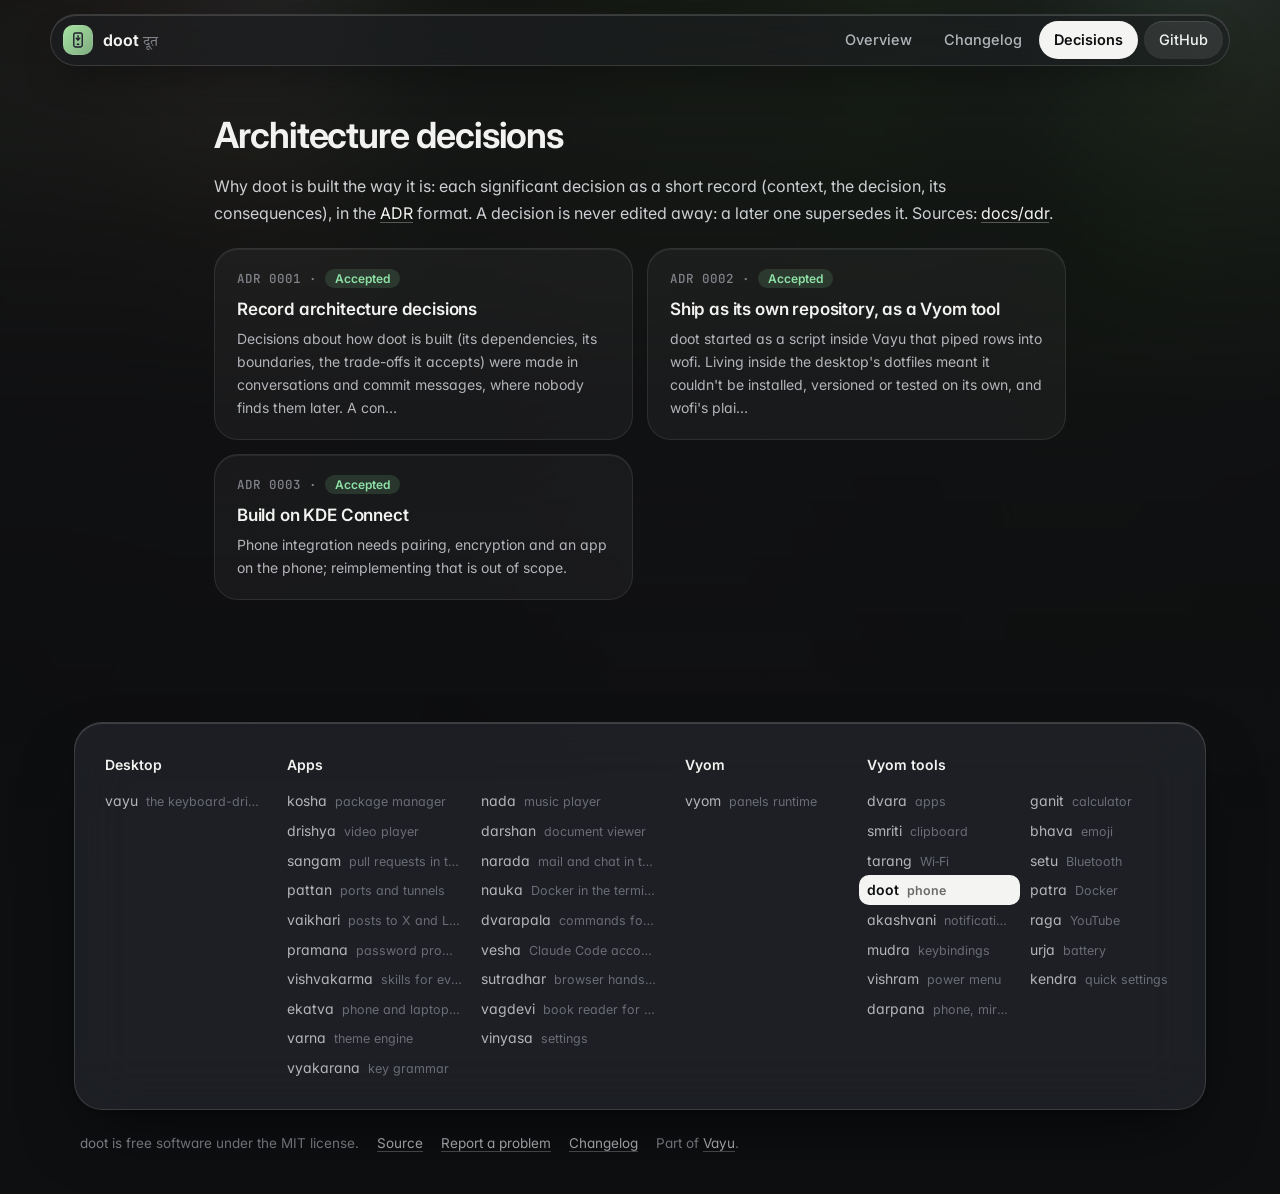
==== commit acdbd50a: "New screenshots in the Spatial look, with made-up demo data Co-Authored-By: Claude Opus 5.5 <noreply" ====
--- a/docs/adr/index.html
+++ b/docs/adr/index.html
@@ -13,7 +13,7 @@
 <link rel="preconnect" href="https://fonts.gstatic.com" crossorigin>
 <link href="https://fonts.googleapis.com/css2?family=Inter:wght@400;500;600;700&family=JetBrains+Mono:wght@400;500;600&family=Tiro+Devanagari+Sanskrit&display=swap" rel="stylesheet">
 <link rel="stylesheet" href="../assets/site.css">
-<style>:root{--tool:#8ee2a6}.backdrop:before{background-image:url("../assets/screenshots/doot.png")}</style>
+<style>:root{--tool:#8ee2a6}.backdrop:before{background-image:url("../assets/screenshots/doot.webp")}</style>
 </head>
 <body class="sub">
 <div class="backdrop" aria-hidden="true"></div>
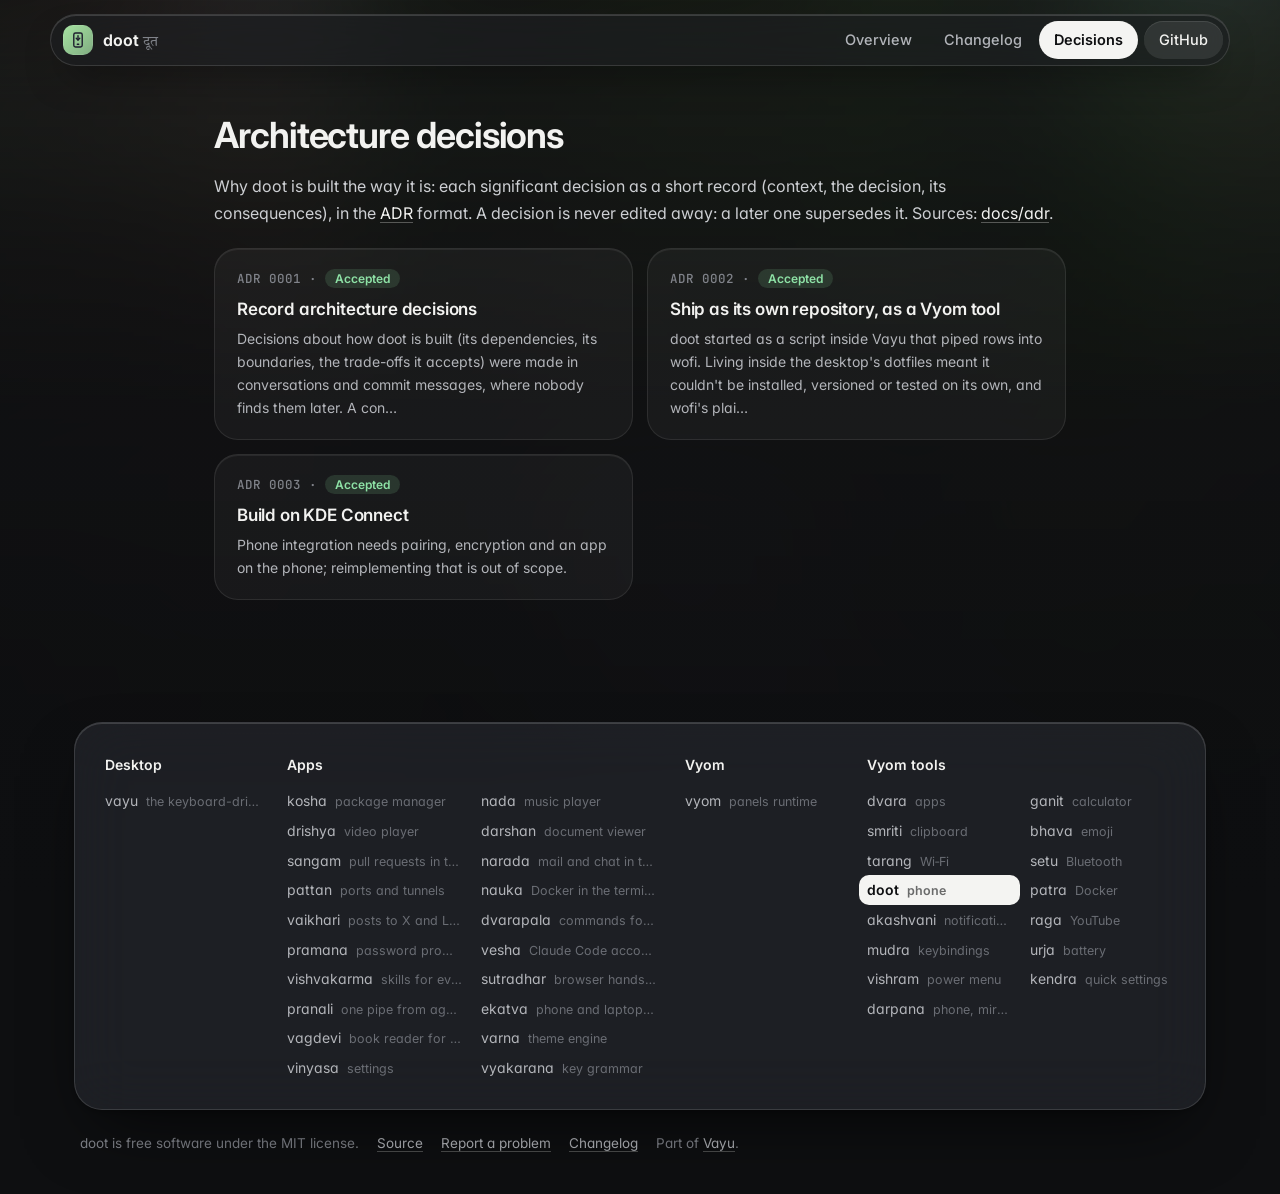
==== commit 2156e920: "Website: pranali in the family list; build-site.py passes ruff Co-Authored-By: Claude Opus 5.5 <nore" ====
--- a/docs/adr/index.html
+++ b/docs/adr/index.html
@@ -24,7 +24,7 @@
 <div class="wrap solo"><article>
 <h2>Architecture decisions</h2><p>Why doot is built the way it is: each significant decision as a short record (context, the decision, its consequences), in the <a href="https://cognitect.com/blog/2011/11/15/documenting-architecture-decisions">ADR</a> format. A decision is never edited away: a later one supersedes it. Sources: <a href="https://github.com/Theyashsawarkar/doot/tree/main/docs/adr">docs/adr</a>.</p><div class="cards"><a class="card" href="0001-record-architecture-decisions.html"><div class="n">ADR 0001 · <span class="status accepted">Accepted</span></div><h3>Record architecture decisions</h3><p>Decisions about how doot is built (its dependencies, its boundaries, the trade-offs it accepts) were made in conversations and commit messages, where nobody finds them later. A con…</p></a><a class="card" href="0002-own-repository-as-a-vyom-tool.html"><div class="n">ADR 0002 · <span class="status accepted">Accepted</span></div><h3>Ship as its own repository, as a Vyom tool</h3><p>doot started as a script inside Vayu that piped rows into wofi. Living inside the desktop&#x27;s dotfiles meant it couldn&#x27;t be installed, versioned or tested on its own, and wofi&#x27;s plai…</p></a><a class="card" href="0003-kde-connect.html"><div class="n">ADR 0003 · <span class="status accepted">Accepted</span></div><h3>Build on KDE Connect</h3><p>Phone integration needs pairing, encryption and an app on the phone; reimplementing that is out of scope.</p></a></div>
 </article></div>
-<footer><div class="in glass"><div class=""><h4>Desktop</h4><div class="list"><a href="https://vayu.theyashsawarkar.dev/" class="">vayu <span>the keyboard-driven Wayland desktop</span></a></div></div><div class="g2"><h4>Apps</h4><div class="list"><a href="https://kosha.theyashsawarkar.dev/" class="">kosha <span>package manager</span></a><a href="https://nada.theyashsawarkar.dev/" class="">nada <span>music player</span></a><a href="https://drishya.theyashsawarkar.dev/" class="">drishya <span>video player</span></a><a href="https://darshan.theyashsawarkar.dev/" class="">darshan <span>document viewer</span></a><a href="https://sangam.theyashsawarkar.dev/" class="">sangam <span>pull requests in the terminal</span></a><a href="https://narada.theyashsawarkar.dev/" class="">narada <span>mail and chat in the terminal</span></a><a href="https://pattan.theyashsawarkar.dev/" class="">pattan <span>ports and tunnels</span></a><a href="https://nauka.theyashsawarkar.dev/" class="">nauka <span>Docker in the terminal</span></a><a href="https://vaikhari.theyashsawarkar.dev/" class="">vaikhari <span>posts to X and LinkedIn</span></a><a href="https://dvarapala.theyashsawarkar.dev/" class="">dvarapala <span>commands for AI agents, approved</span></a><a href="https://pramana.theyashsawarkar.dev/" class="">pramana <span>password prompts</span></a><a href="https://vesha.theyashsawarkar.dev/" class="">vesha <span>Claude Code accounts</span></a><a href="https://vishvakarma.theyashsawarkar.dev/" class="">vishvakarma <span>skills for every AI agent</span></a><a href="https://sutradhar.theyashsawarkar.dev/" class="">sutradhar <span>browser hands for AI agents</span></a><a href="https://ekatva.theyashsawarkar.dev/" class="">ekatva <span>phone and laptop, linked</span></a><a href="https://vagdevi.theyashsawarkar.dev/" class="">vagdevi <span>book reader for Android</span></a><a href="https://varna.theyashsawarkar.dev/" class="">varna <span>theme engine</span></a><a href="https://vinyasa.theyashsawarkar.dev/" class="">vinyasa <span>settings</span></a><a href="https://vyakarana.theyashsawarkar.dev/" class="">vyakarana <span>key grammar</span></a></div></div><div class=""><h4>Vyom</h4><div class="list"><a href="https://vyom.theyashsawarkar.dev/" class="">vyom <span>panels runtime</span></a></div></div><div class="g2"><h4>Vyom tools</h4><div class="list"><a href="https://dvara.theyashsawarkar.dev/" class="">dvara <span>apps</span></a><a href="https://ganit.theyashsawarkar.dev/" class="">ganit <span>calculator</span></a><a href="https://smriti.theyashsawarkar.dev/" class="">smriti <span>clipboard</span></a><a href="https://bhava.theyashsawarkar.dev/" class="">bhava <span>emoji</span></a><a href="https://tarang.theyashsawarkar.dev/" class="">tarang <span>Wi‑Fi</span></a><a href="https://setu.theyashsawarkar.dev/" class="">setu <span>Bluetooth</span></a><a href="https://doot.theyashsawarkar.dev/" class="me" aria-current="page">doot <span>phone</span></a><a href="https://patra.theyashsawarkar.dev/" class="">patra <span>Docker</span></a><a href="https://akashvani.theyashsawarkar.dev/" class="">akashvani <span>notifications</span></a><a href="https://raga.theyashsawarkar.dev/" class="">raga <span>YouTube</span></a><a href="https://mudra.theyashsawarkar.dev/" class="">mudra <span>keybindings</span></a><a href="https://urja.theyashsawarkar.dev/" class="">urja <span>battery</span></a><a href="https://vishram.theyashsawarkar.dev/" class="">vishram <span>power menu</span></a><a href="https://kendra.theyashsawarkar.dev/" class="">kendra <span>quick settings</span></a><a href="https://darpana.theyashsawarkar.dev/" class="">darpana <span>phone, mirrored</span></a></div></div></div>
+<footer><div class="in glass"><div class=""><h4>Desktop</h4><div class="list"><a href="https://vayu.theyashsawarkar.dev/" class="">vayu <span>the keyboard-driven Wayland desktop</span></a></div></div><div class="g2"><h4>Apps</h4><div class="list"><a href="https://kosha.theyashsawarkar.dev/" class="">kosha <span>package manager</span></a><a href="https://nada.theyashsawarkar.dev/" class="">nada <span>music player</span></a><a href="https://drishya.theyashsawarkar.dev/" class="">drishya <span>video player</span></a><a href="https://darshan.theyashsawarkar.dev/" class="">darshan <span>document viewer</span></a><a href="https://sangam.theyashsawarkar.dev/" class="">sangam <span>pull requests in the terminal</span></a><a href="https://narada.theyashsawarkar.dev/" class="">narada <span>mail and chat in the terminal</span></a><a href="https://pattan.theyashsawarkar.dev/" class="">pattan <span>ports and tunnels</span></a><a href="https://nauka.theyashsawarkar.dev/" class="">nauka <span>Docker in the terminal</span></a><a href="https://vaikhari.theyashsawarkar.dev/" class="">vaikhari <span>posts to X and LinkedIn</span></a><a href="https://dvarapala.theyashsawarkar.dev/" class="">dvarapala <span>commands for AI agents, approved</span></a><a href="https://pramana.theyashsawarkar.dev/" class="">pramana <span>password prompts</span></a><a href="https://vesha.theyashsawarkar.dev/" class="">vesha <span>Claude Code accounts</span></a><a href="https://vishvakarma.theyashsawarkar.dev/" class="">vishvakarma <span>skills for every AI agent</span></a><a href="https://sutradhar.theyashsawarkar.dev/" class="">sutradhar <span>browser hands for AI agents</span></a><a href="https://pranali.theyashsawarkar.dev/" class="">pranali <span>one pipe from agents to tools</span></a><a href="https://ekatva.theyashsawarkar.dev/" class="">ekatva <span>phone and laptop, linked</span></a><a href="https://vagdevi.theyashsawarkar.dev/" class="">vagdevi <span>book reader for Android</span></a><a href="https://varna.theyashsawarkar.dev/" class="">varna <span>theme engine</span></a><a href="https://vinyasa.theyashsawarkar.dev/" class="">vinyasa <span>settings</span></a><a href="https://vyakarana.theyashsawarkar.dev/" class="">vyakarana <span>key grammar</span></a></div></div><div class=""><h4>Vyom</h4><div class="list"><a href="https://vyom.theyashsawarkar.dev/" class="">vyom <span>panels runtime</span></a></div></div><div class="g2"><h4>Vyom tools</h4><div class="list"><a href="https://dvara.theyashsawarkar.dev/" class="">dvara <span>apps</span></a><a href="https://ganit.theyashsawarkar.dev/" class="">ganit <span>calculator</span></a><a href="https://smriti.theyashsawarkar.dev/" class="">smriti <span>clipboard</span></a><a href="https://bhava.theyashsawarkar.dev/" class="">bhava <span>emoji</span></a><a href="https://tarang.theyashsawarkar.dev/" class="">tarang <span>Wi‑Fi</span></a><a href="https://setu.theyashsawarkar.dev/" class="">setu <span>Bluetooth</span></a><a href="https://doot.theyashsawarkar.dev/" class="me" aria-current="page">doot <span>phone</span></a><a href="https://patra.theyashsawarkar.dev/" class="">patra <span>Docker</span></a><a href="https://akashvani.theyashsawarkar.dev/" class="">akashvani <span>notifications</span></a><a href="https://raga.theyashsawarkar.dev/" class="">raga <span>YouTube</span></a><a href="https://mudra.theyashsawarkar.dev/" class="">mudra <span>keybindings</span></a><a href="https://urja.theyashsawarkar.dev/" class="">urja <span>battery</span></a><a href="https://vishram.theyashsawarkar.dev/" class="">vishram <span>power menu</span></a><a href="https://kendra.theyashsawarkar.dev/" class="">kendra <span>quick settings</span></a><a href="https://darpana.theyashsawarkar.dev/" class="">darpana <span>phone, mirrored</span></a></div></div></div>
 <div class="bottom"><span>doot is free software under the MIT license.</span><a href="https://github.com/Theyashsawarkar/doot">Source</a><a href="https://github.com/Theyashsawarkar/doot/issues">Report a problem</a><a href="../changelog.html">Changelog</a><span>Part of <a href="https://vayu.theyashsawarkar.dev/">Vayu</a>.</span></div></footer>
 <script>
 document.querySelectorAll('pre.code').forEach(p=>{const b=document.createElement('button');b.className='copy';b.type='button';b.textContent='Copy';
